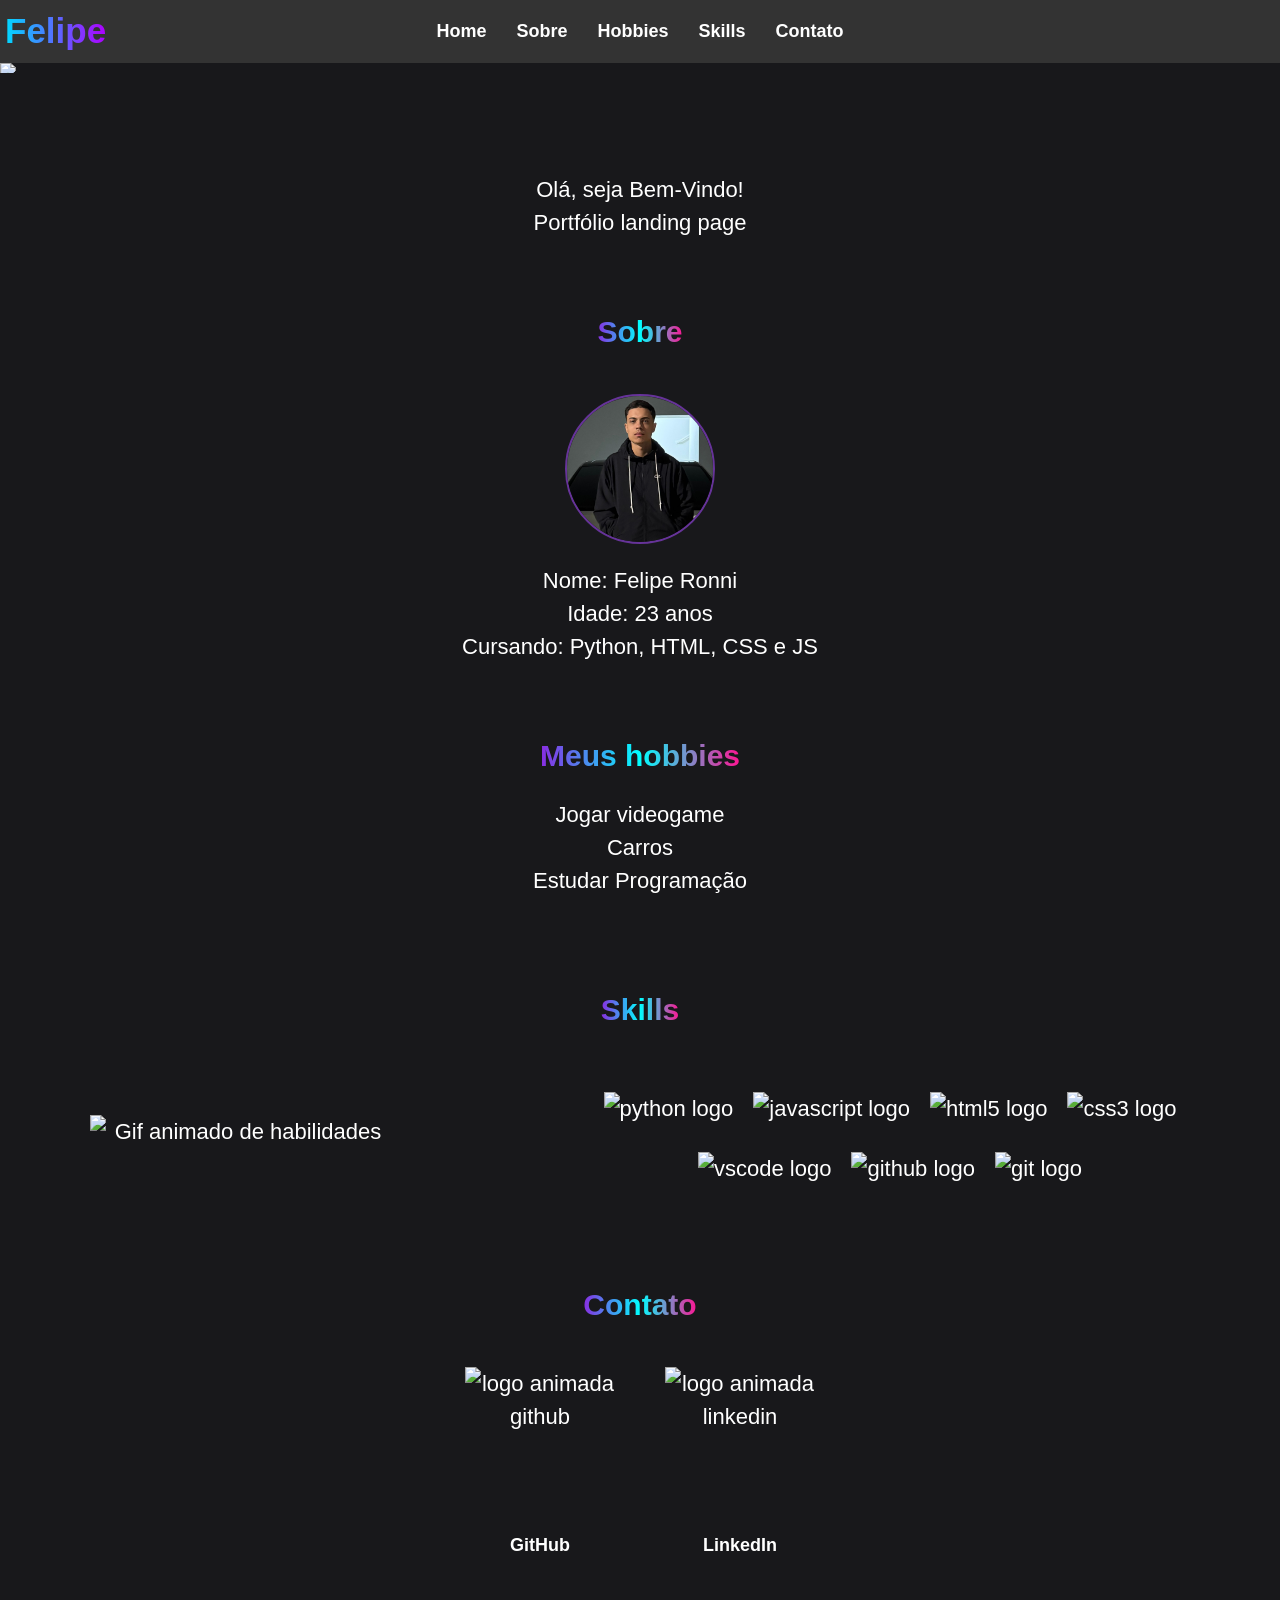
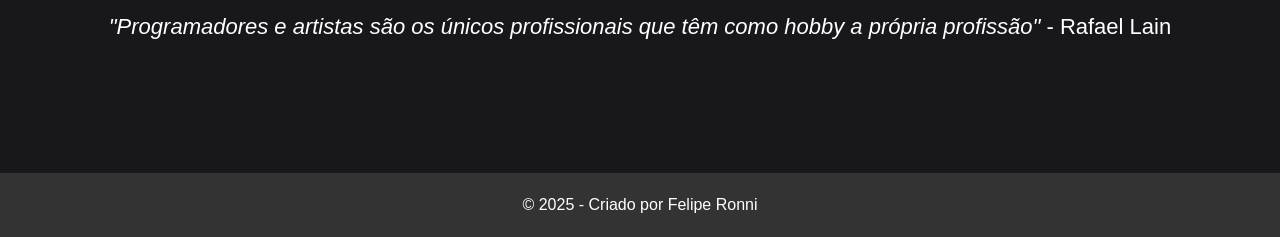
==== index.html @ d6e2b84f "Atualiza README e insere CSS ao site" ====
<!DOCTYPE html>
<html lang="pt-BR">

<head>
  <meta charset="UTF-8">
  <meta name="viewport" content="width=device-width, initial-scale=1.0">
  <title>Portfólio Felipe - Landing Page</title>
  <link rel="stylesheet" href="./assets/css/style.css">
</head>

<body>
  <header>
    <h1>Felipe</h1>
    <nav>
      <a href="#home">Home</a>
      <a href="#sobre">Sobre</a>
      <a href="#hobbies">Hobbies</a>
      <a href="#skills">Skills</a>
      <a href="#contato">Contato</a>
    </nav>  
  </header>

  <div class="listra">
    <img src="https://user-images.githubusercontent.com/74038190/212284115-f47cd8ff-2ffb-4b04-b5bf-4d1c14c0247f.gif"
         class="listra gradient">
  </div>

  <main id="home">
    <div id="saudacao">
      <p>Olá, seja Bem-Vindo!</p>
      <p>Portfólio landing page</p>
    <div>

    <section id="sobre">
      <h2>Sobre</h2>
        <img src="img/minhafoto.png" alt="Foto de Felipe Ronni" id="foto">
        <p>Nome: Felipe Ronni</p>
        <p>Idade: 23 anos</p>
        <p>Cursando: Python, HTML, CSS e JS</p>
    </section>

    <section id="hobbies">
      <h2>Meus hobbies</h2>
        <p>Jogar videogame</p>
        <p>Carros</p>
        <p>Estudar Programação</p>
    </section>

    <section id="skills">
      <div class="titulo-skills">
        <h2>Skills</h2>
      </div>

      <div id="gif">
        <div class="gif-image">
          <img src="https://user-images.githubusercontent.com/74038190/229223263-cf2e4b07-2615-4f87-9c38-e37600f8381a.gif" 
               alt="Gif animado de habilidades" 
               class="gif-image">
        </div>

        <div id="logos">
          <img src="https://cdn.jsdelivr.net/gh/devicons/devicon/icons/python/python-original.svg" height="40" alt="python logo" />
          <img src="https://cdn.jsdelivr.net/gh/devicons/devicon/icons/javascript/javascript-original.svg" height="40" alt="javascript logo" />
          <img src="https://cdn.jsdelivr.net/gh/devicons/devicon/icons/html5/html5-original.svg" height="40" alt="html5 logo" />
          <img src="https://cdn.jsdelivr.net/gh/devicons/devicon/icons/css3/css3-original.svg" height="40" alt="css3 logo" />
          <img src="https://cdn.jsdelivr.net/gh/devicons/devicon/icons/vscode/vscode-original.svg" height="40" alt="vscode logo" />
          <img src="https://skillicons.dev/icons?i=github" height="40" alt="github logo" />
          <img src="https://cdn.jsdelivr.net/gh/devicons/devicon/icons/git/git-original.svg" height="40" alt="git logo" />
        </div>
      </div>
    </section>

    <section id="contato">
      <h2>Contato</h2>

      <div id="logos-contato">
        <div class="logo-link">
          <div class="logo-animada-github">
            <img src="https://user-images.githubusercontent.com/74038190/212257468-1e9a91f1-b626-4baa-b15d-5c385dfa7ed2.gif" 
                 alt="logo animada github">
          </div>
          <div id="linkgithub">
            <a href="https://github.com/feliperonni" target="_blank">GitHub</a>
          </div>
        </div>

        <div class="logo-link">
          <div class="logo-animada-linkedin">
            <img src="https://user-images.githubusercontent.com/74038190/235294012-0a55e343-37ad-4b0f-924f-c8431d9d2483.gif" 
                 alt="logo animada linkedin">
          </div>
          <div id="linklinkedin">
            <a href="https://www.linkedin.com/in/felipe-ronni-3a7015381/" target="_blank">LinkedIn</a>
          </div>
        </div>
      </div>
    </section>

    <blockquote>
      <i>"Programadores e artistas são os únicos profissionais que têm como hobby a própria profissão"</i> - Rafael Lain
    </blockquote>
  </main>

  <footer>
    <p>&copy; 2025 - Criado por Felipe Ronni</p>
  </footer>
</body>

</html>
---- assets/css/style.css ----
* {
    margin: 0;
    padding: 0;
    box-sizing: border-box;
}

body {
    background-color: rgb(24, 24, 27);
    font-family: 'Poppins', sans-serif;
    color: white;
    line-height: 1.5;
}

header {
    display: flex;
    justify-content: flex-start;
    align-items: center;
    padding: 5px;
    background-color: #333;
    position: sticky;
    top: 0;
    width: 100%;
    z-index: 1000;
    gap: 50px;
}

header h1 {
    background: linear-gradient(90deg, rgb(0, 217, 255), rgb(174, 0, 255));
    -webkit-background-clip: text;
    -webkit-text-fill-color: transparent;
    background-clip: text;
    color: transparent;
    font-size: 35px;
    flex-shrink: 0;
}

header nav {
    position: absolute;
    left: 50%;
    transform: translateX(-50%);
    display: flex;
    gap: 30px;
}

header nav a {
    color: white;
    text-decoration: none;
    font-weight: 600;
    font-size: 18px;
}

.listra {
    position: fixed;
    width: 100%;
    z-index: 999;
}

.listra img {
  width: 100%;
  max-height: 10px;
  object-fit: cover;
}

main {
    padding: 100px 20px 120px 20px;
    text-align: center;
}

h2 {
    font-size: 30px;
    text-align: center;
    margin: 20px auto;
    background: linear-gradient(90deg, blueviolet 0%, cyan 50%, deeppink 100%);
    -webkit-background-clip: text;
    -webkit-text-fill-color: transparent;
    background-clip: text;
    color: transparent;
    display: inline-block;
}

#foto {
    width: 150px;
    height: 150px;
    object-fit: cover;
    border-radius: 50%;
    border: 2px solid rebeccapurple;
    display: block;
    margin: 20px auto;
}

#skills {
    padding: 20px;
    text-align: center;
}

#gif {
    justify-content: center;
    align-items: center;
    margin-top: 20px;
    display: inline-flex;
    gap: 200px;
}

.gif-image {
  flex: 1;
  display: flex;
  justify-content: center;
  width: 300px;
}

#logos {
    display: flex;
    justify-content: center;
    flex-wrap: wrap;
    gap: 20px;
    margin-top: 20px;
}

#saudacao {
    margin: 10px 0;
    font-size: 22px;
}

#skills, #sobre, #hobbies, #contato {
    margin: 50px;
}

.logo-animada-github,
.logo-animada-linkedin {
  display: flex;
  justify-content: center;
  align-items: center;
  margin: 0;
}

.logo-animada-github img,
.logo-animada-linkedin img {
  width: 150px;        /* largura igual */
  height: 150px;       /* altura igual */
  object-fit: contain; /* mantém proporção dentro do espaço */
  display: block;
}



#linkgithub a,
#linklinkedin a {
    color: white;
    text-decoration: none;
    font-weight: 600;
    font-size: 18px;
    font-family: 'Poppins', sans-serif;
    text-align: center;
}

#logos-contato {
    display: flex;
    justify-content: center;
    gap: 50px;
    margin-top: 20px;
    flex-wrap: wrap;
}

.logo-link {
    display: flex;
    flex-direction: column;
    align-items: center;
    gap: 10px;
}

footer {
    background-color: #333;
    color: white;
    display: flex;
    justify-content: center;
    align-items: center;
    padding: 20px;
    width: 100%;
    font-weight: 500;
}
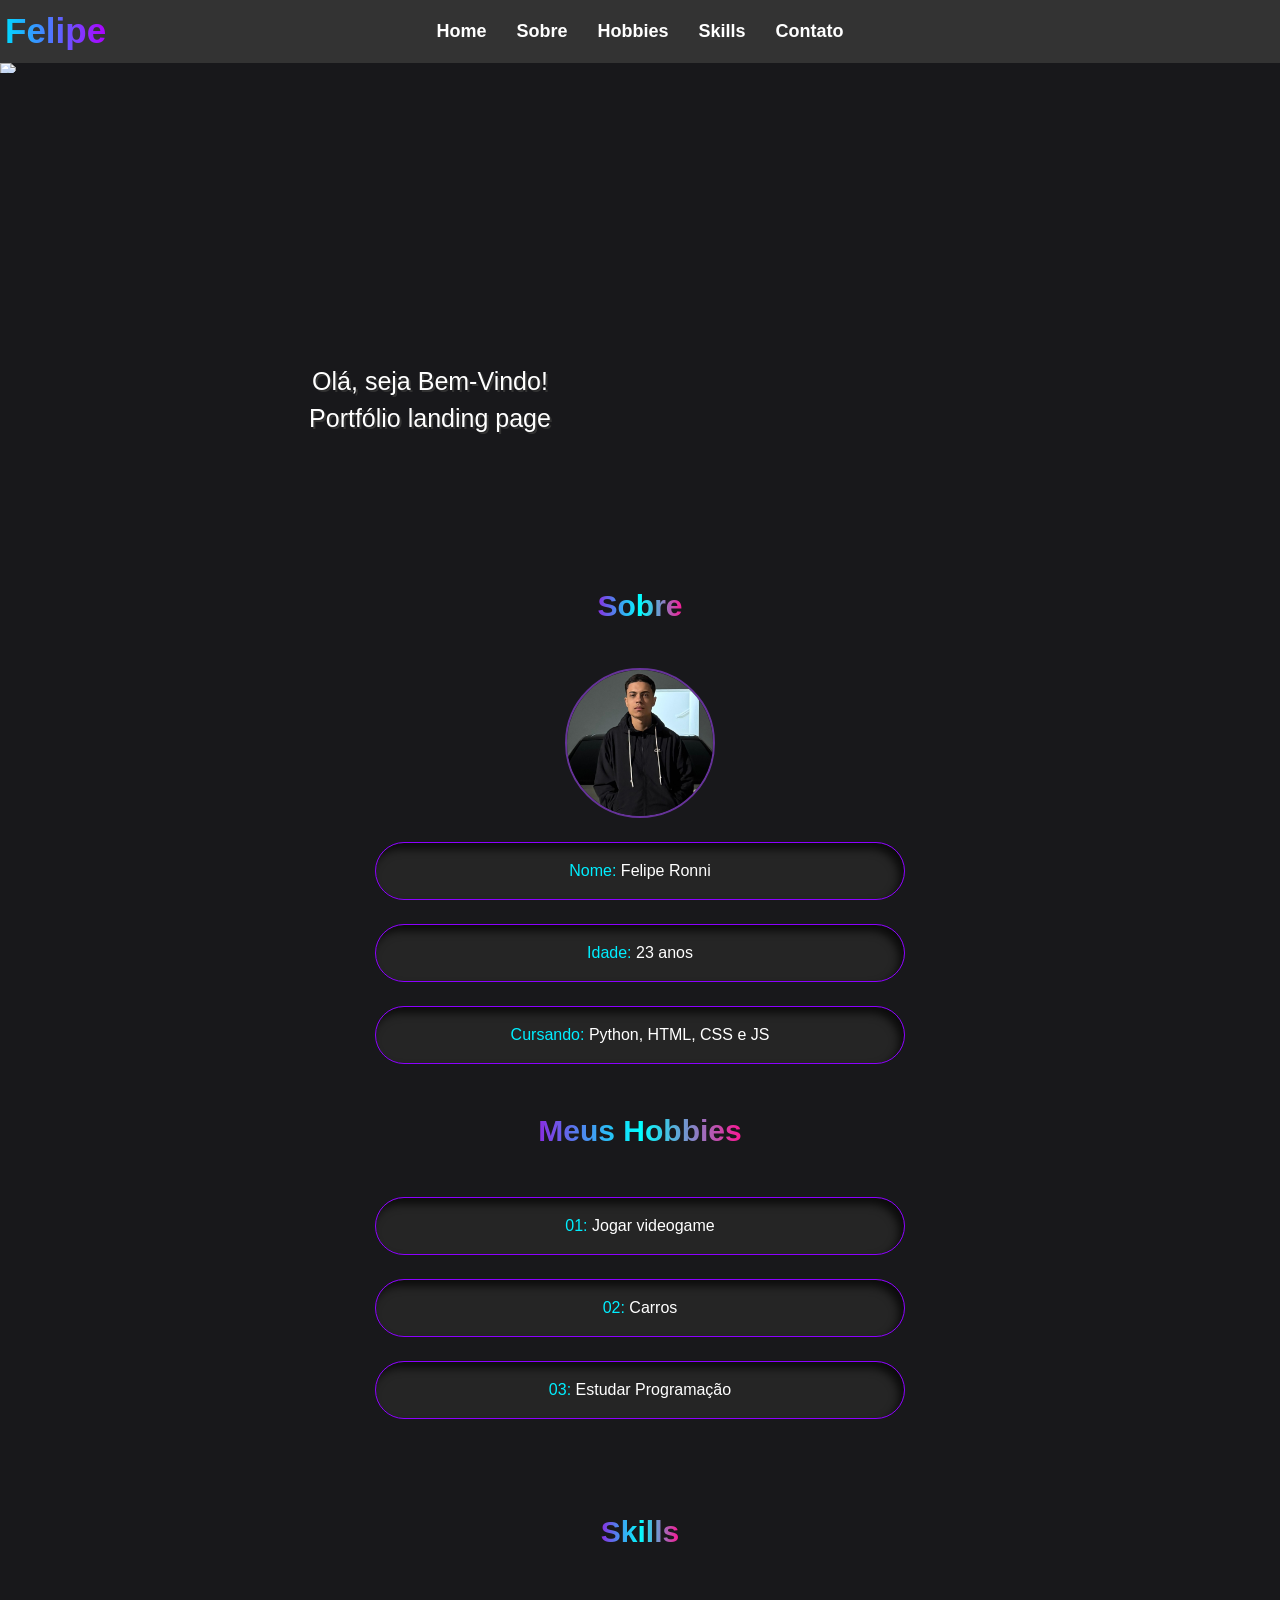
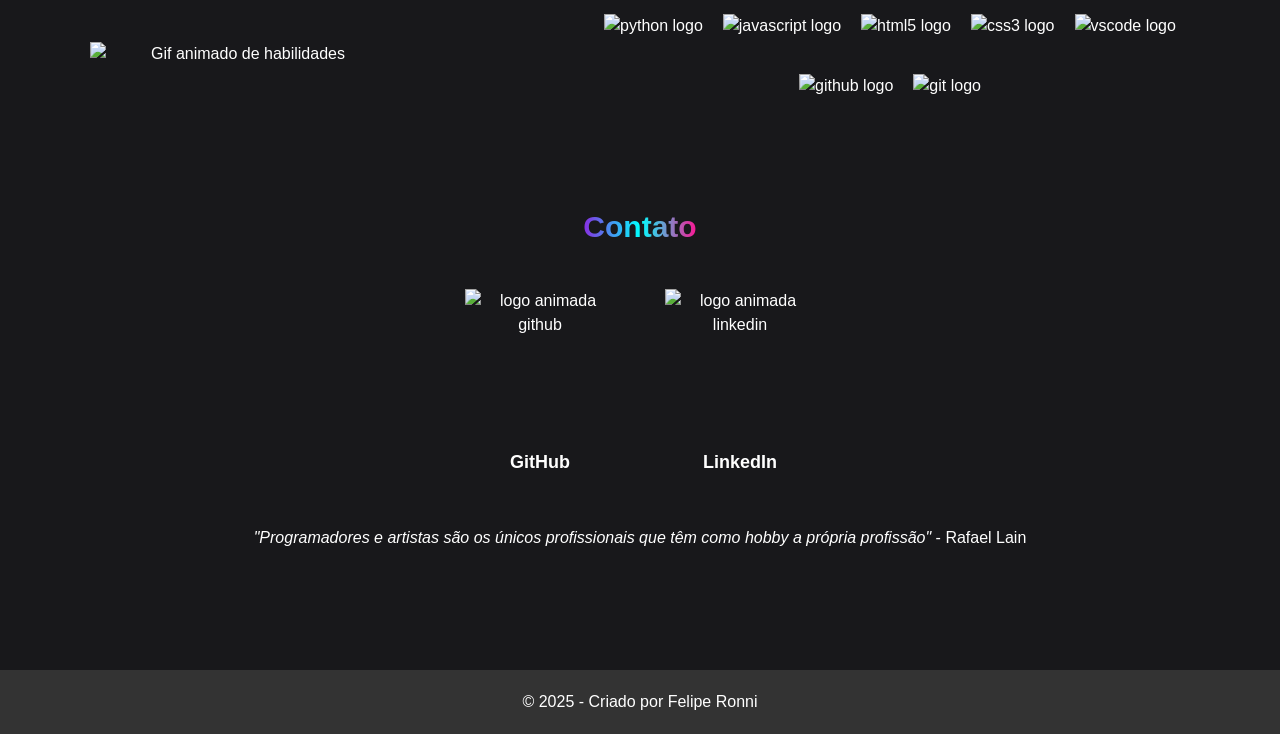
==== commit ca6439fd: "Alteracoes da layout" ====
--- a/index.html
+++ b/index.html
@@ -13,8 +13,8 @@
     <h1>Felipe</h1>
     <nav>
       <a href="#home">Home</a>
-      <a href="#sobre">Sobre</a>
-      <a href="#hobbies">Hobbies</a>
+      <a href="#sobre-mim">Sobre</a>
+      <a href="#meus-hobbies">Hobbies</a>
       <a href="#skills">Skills</a>
       <a href="#contato">Contato</a>
     </nav>  
@@ -26,24 +26,44 @@
   </div>
 
   <main id="home">
-    <div id="saudacao">
+
+    <div id="fundo">
+    <div>
+
+    <section id="saudacao">
       <p>Olá, seja Bem-Vindo!</p>
       <p>Portfólio landing page</p>
-    <div>
+    </section>
 
-    <section id="sobre">
+    <section id="sobre-mim">
       <h2>Sobre</h2>
         <img src="img/minhafoto.png" alt="Foto de Felipe Ronni" id="foto">
-        <p>Nome: Felipe Ronni</p>
-        <p>Idade: 23 anos</p>
-        <p>Cursando: Python, HTML, CSS e JS</p>
+      <div class="sobres">
+        <div class="sobre">
+          <span>Nome:</span> Felipe Ronni
+        </div>
+        <div class="sobre">
+          <span>Idade:</span> 23 anos
+        </div>
+        <div class="sobre">
+          <span>Cursando:</span> Python, HTML, CSS e JS
+        </div>
+      </div>
     </section>
 
-    <section id="hobbies">
-      <h2>Meus hobbies</h2>
-        <p>Jogar videogame</p>
-        <p>Carros</p>
-        <p>Estudar Programação</p>
+    <section id="meus-hobbies">
+      <h2>Meus Hobbies</h2>
+      <div class="hobbies">
+        <div class="hobbie">
+          <span>01:</span> Jogar videogame
+        </div>
+        <div class="hobbie">
+          <span>02:</span> Carros
+        </div>
+        <div class="hobbie">
+          <span>03:</span> Estudar Programação
+        </div>
+      </div>
     </section>
 
     <section id="skills">
--- a/assets/css/style.css
+++ b/assets/css/style.css
@@ -88,6 +88,33 @@
     margin: 20px auto;
 }
 
+
+#sobre-mim {
+    width: 800px;
+    text-align: center;
+    margin: 0 auto;
+}
+
+
+#sobre-mim .sobres {
+  margin: 24px 0;
+}
+
+#sobre-mim .sobres .sobre {
+  color: white;
+  width: 530px;
+  margin: 0 auto 24px;
+  border: 1px solid #8c00ff;
+  background-color: #252525;
+  padding: 16px;
+  border-radius: 100px;
+  box-shadow: inset -5px 6px 8px rgba(0, 0, 0, .7);
+}
+
+#sobre-mim .sobres .sobre span {
+  color: #00eeff;
+}
+
 #skills {
     padding: 20px;
     text-align: center;
@@ -117,12 +144,50 @@
 }
 
 #saudacao {
-    margin: 10px 0;
-    font-size: 22px;
+    height: 300px;
+    background-size: contain;
+    background-image: url("https://private-user-images.githubusercontent.com/74038190/241765440-80728820-e06b-4f96-9c9e-9df46f0cc0a5.gif?jwt=eyJ0eXAiOiJKV1QiLCJhbGciOiJIUzI1NiJ9.[base64].FKCUIvsJzAfahD4Jz8-l4HCX9P82nRXnrYXu5lSLn4E");
+    background-attachment: fixed;
+    padding: 200px;
+    align-items: center;
+}
+
+#saudacao > p {
+    color: white;
+    text-shadow: 2px 2px #333;
+    font-weight: 400;
+    font-size: 25px;
+    max-width: 50%;
 }
 
 #skills, #sobre, #hobbies, #contato {
     margin: 50px;
+}
+
+#meus-hobbies {
+    width: 800px;
+    text-align: center;
+    margin: 0 auto;
+}
+
+
+#meus-hobbies .hobbies {
+  margin: 24px 0;
+}
+
+#meus-hobbies .hobbies .hobbie {
+  color: white;
+  width: 530px;
+  margin: 0 auto 24px;
+  border: 1px solid #8c00ff;
+  background-color: #252525;
+  padding: 16px;
+  border-radius: 100px;
+  box-shadow: inset -5px 6px 8px rgba(0, 0, 0, .7);
+}
+
+#meus-hobbies .hobbies .hobbie span {
+  color: #00eeff;
 }
 
 .logo-animada-github,
@@ -135,9 +200,9 @@
 
 .logo-animada-github img,
 .logo-animada-linkedin img {
-  width: 150px;        /* largura igual */
-  height: 150px;       /* altura igual */
-  object-fit: contain; /* mantém proporção dentro do espaço */
+  width: 150px;
+  height: 150px;
+  object-fit: contain;
   display: block;
 }
 
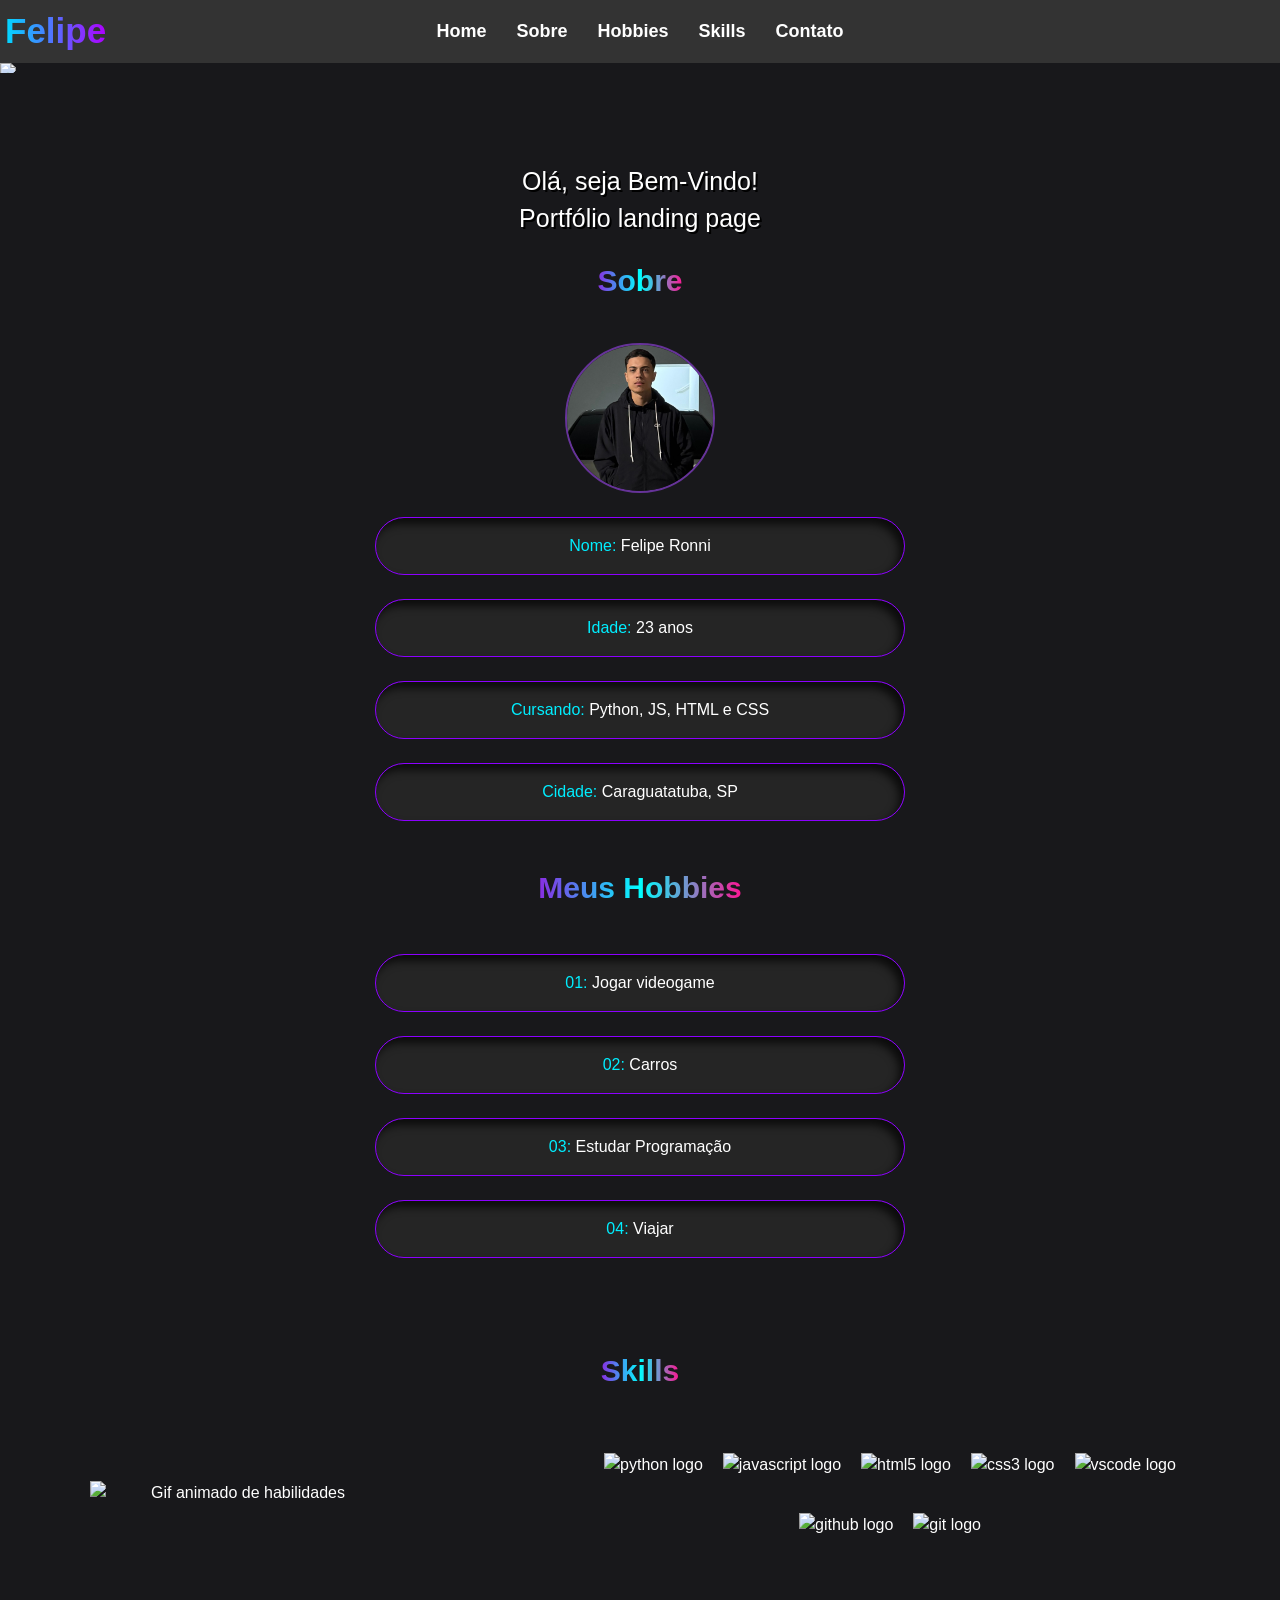
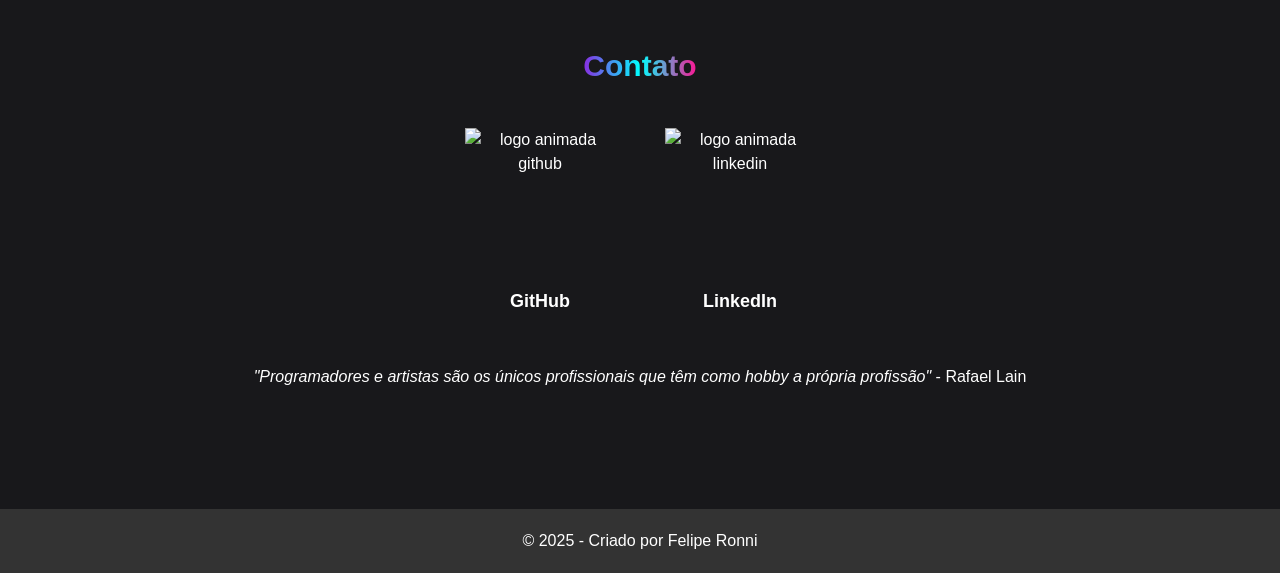
==== commit 742409b7: "pequenas atualizacoes" ====
--- a/index.html
+++ b/index.html
@@ -5,6 +5,7 @@
   <meta charset="UTF-8">
   <meta name="viewport" content="width=device-width, initial-scale=1.0">
   <title>Portfólio Felipe - Landing Page</title>
+  <link rel="stylesheet" href="./assets/css/reset.css">
   <link rel="stylesheet" href="./assets/css/style.css">
 </head>
 
@@ -46,7 +47,10 @@
           <span>Idade:</span> 23 anos
         </div>
         <div class="sobre">
-          <span>Cursando:</span> Python, HTML, CSS e JS
+          <span>Cursando:</span> Python, JS, HTML e CSS
+        </div>
+        <div class="sobre">
+          <span>Cidade:</span> Caraguatatuba, SP
         </div>
       </div>
     </section>
@@ -62,6 +66,9 @@
         </div>
         <div class="hobbie">
           <span>03:</span> Estudar Programação
+        </div>
+        <div class="hobbie">
+          <span>04:</span> Viajar
         </div>
       </div>
     </section>
--- a/assets/css/style.css
+++ b/assets/css/style.css
@@ -6,7 +6,6 @@
 
 body {
     background-color: rgb(24, 24, 27);
-    font-family: 'Poppins', sans-serif;
     color: white;
     line-height: 1.5;
 }
@@ -59,6 +58,14 @@
   width: 100%;
   max-height: 10px;
   object-fit: cover;
+}
+
+#saudacao > p {
+    color: white;
+    text-shadow: 2px 2px black;
+    font-weight: 400;
+    font-size: 25px;
+    margin: auto;
 }
 
 main {
@@ -143,23 +150,6 @@
     margin-top: 20px;
 }
 
-#saudacao {
-    height: 300px;
-    background-size: contain;
-    background-image: url("https://private-user-images.githubusercontent.com/74038190/241765440-80728820-e06b-4f96-9c9e-9df46f0cc0a5.gif?jwt=eyJ0eXAiOiJKV1QiLCJhbGciOiJIUzI1NiJ9.[base64].FKCUIvsJzAfahD4Jz8-l4HCX9P82nRXnrYXu5lSLn4E");
-    background-attachment: fixed;
-    padding: 200px;
-    align-items: center;
-}
-
-#saudacao > p {
-    color: white;
-    text-shadow: 2px 2px #333;
-    font-weight: 400;
-    font-size: 25px;
-    max-width: 50%;
-}
-
 #skills, #sobre, #hobbies, #contato {
     margin: 50px;
 }
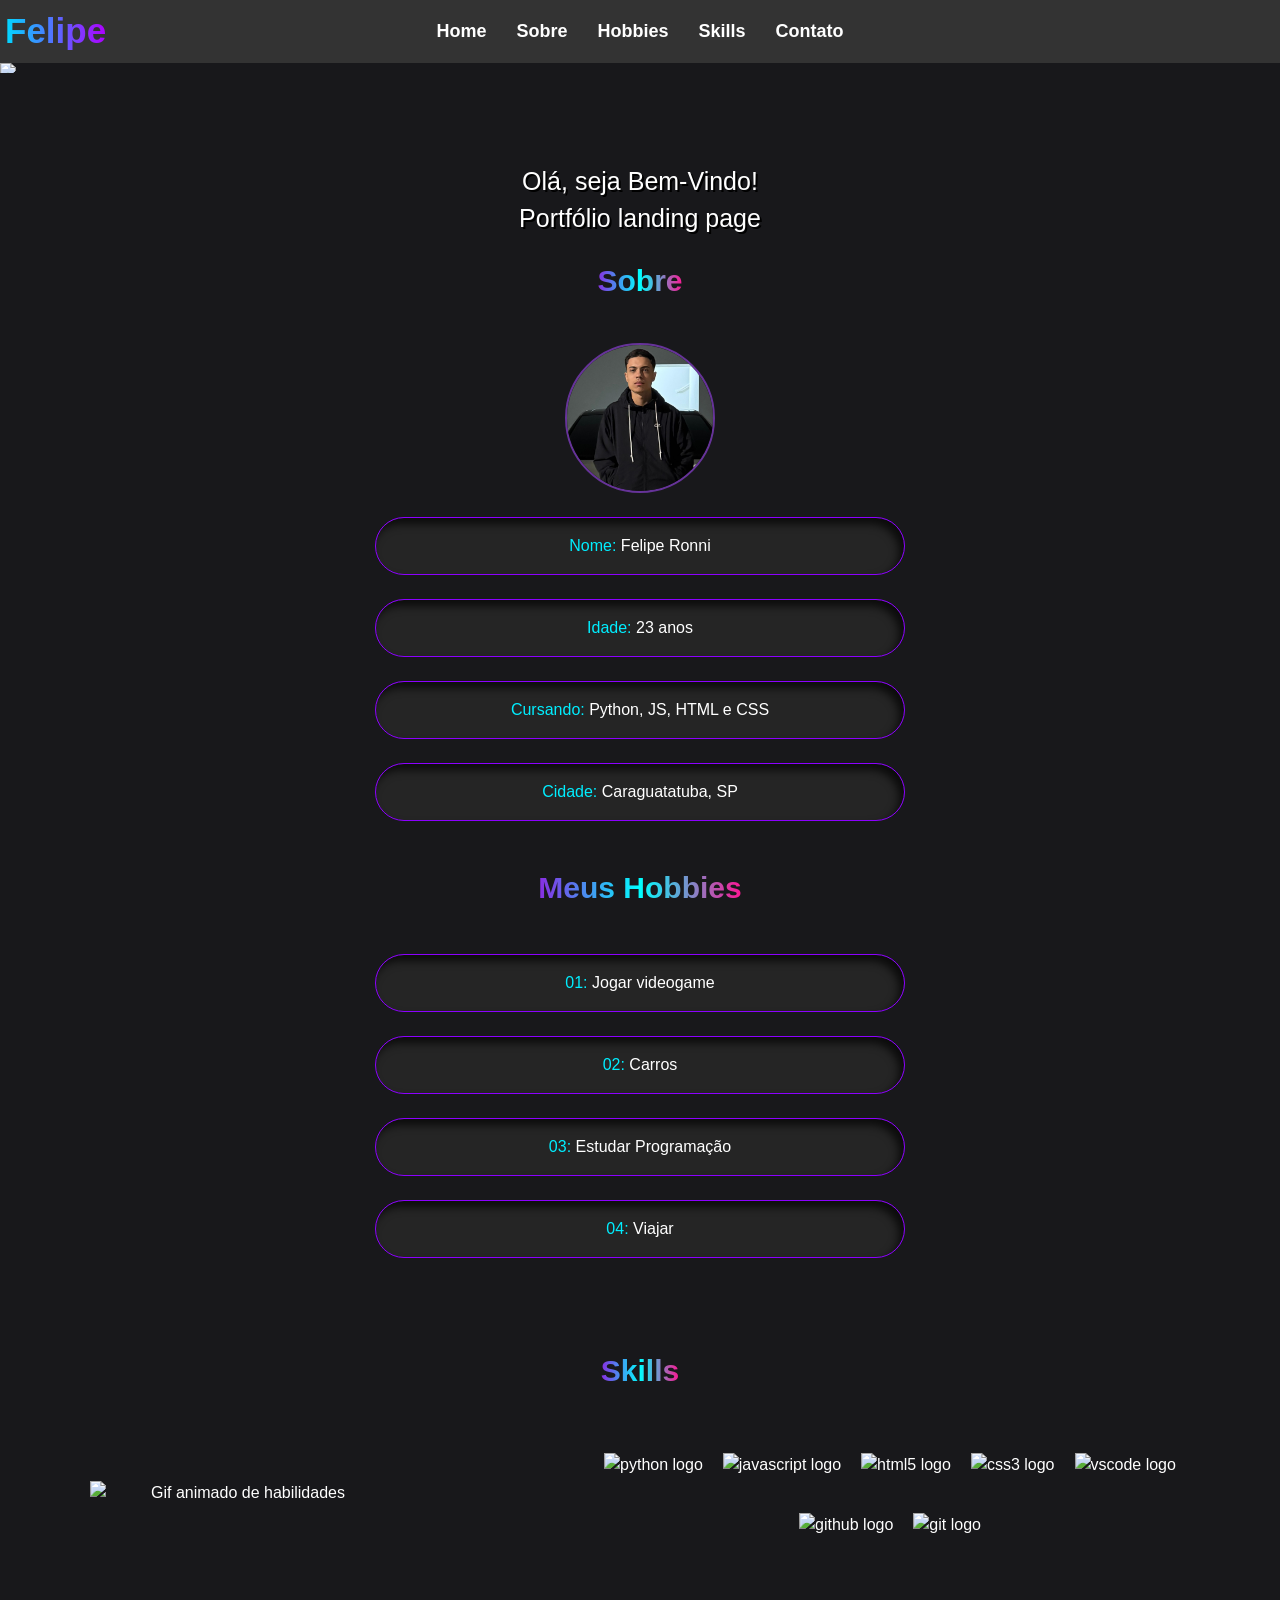
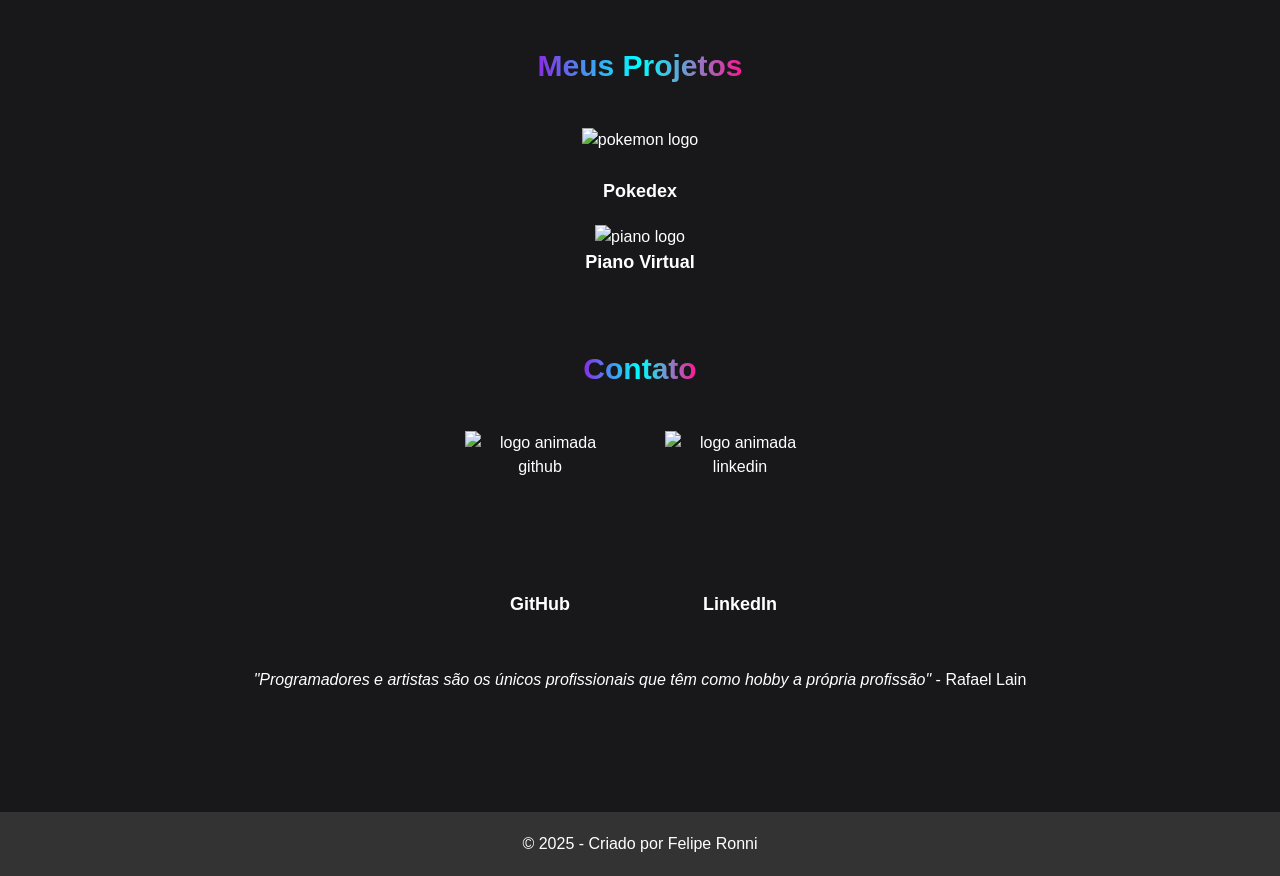
==== commit 1ffde3e9: "introducao de projetos" ====
--- a/index.html
+++ b/index.html
@@ -38,7 +38,7 @@
 
     <section id="sobre-mim">
       <h2>Sobre</h2>
-        <img src="img/minhafoto.png" alt="Foto de Felipe Ronni" id="foto">
+        <img src="./assets/img/minhafoto.png" alt="Foto de Felipe Ronni" id="foto">
       <div class="sobres">
         <div class="sobre">
           <span>Nome:</span> Felipe Ronni
@@ -79,8 +79,8 @@
       </div>
 
       <div id="gif">
-        <div class="gif-image">
-          <img src="https://user-images.githubusercontent.com/74038190/229223263-cf2e4b07-2615-4f87-9c38-e37600f8381a.gif" 
+        <div class="gif-image">           
+          <img src="https://user-images.githubusercontent.com/74038190/219923809-b86dc415-a0c2-4a38-bc88-ad6cf06395a8.gif" 
                alt="Gif animado de habilidades" 
                class="gif-image">
         </div>
@@ -95,6 +95,28 @@
           <img src="https://cdn.jsdelivr.net/gh/devicons/devicon/icons/git/git-original.svg" height="40" alt="git logo" />
         </div>
       </div>
+    </section>
+
+    <section id="projetos">
+
+        <div class="meus-projetos">
+            <h2>Meus Projetos</h2>
+        </div>
+
+        <div id="logos">
+            <img src="https://pokemonletsgo.pokemon.com/assets/img/common/char-pikachu.png" height="50" alt="pokemon logo" />
+        </div>
+        <div id="link-pokedex">
+            <a href="https://feliperonni.github.io/pokedex/" target="_blank">Pokedex</a>
+        </div>
+
+        <div id="logos"></div>
+            <img src="https://png.pngtree.com/png-vector/20250716/ourmid/pngtree-black-musical-keyboard-on-a-white-background-illustration-vector-png-image_7257539.png" height="50" alt="piano logo" />
+        </div>
+        <div id="link-piano">
+            <a href="https://feliperonni.github.io/simulador-de-piano/" target="_blank">Piano Virtual</a>
+        </div>
+
     </section>
 
     <section id="contato">
@@ -133,4 +155,4 @@
   </footer>
 </body>
 
-</html>
+</html>
--- a/assets/css/style.css
+++ b/assets/css/style.css
@@ -142,6 +142,13 @@
   width: 300px;
 }
 
+.gif-image2 {
+  flex: 1;
+  display: flex;
+  justify-content: center;
+  width: 80px;
+}
+
 #logos {
     display: flex;
     justify-content: center;
@@ -196,8 +203,6 @@
   display: block;
 }
 
-
-
 #linkgithub a,
 #linklinkedin a {
     color: white;
@@ -208,6 +213,16 @@
     text-align: center;
 }
 
+#link-pokedex a,
+#link-piano a {
+    color: white;
+    text-decoration: none;
+    font-weight: 600;
+    font-size: 18px;
+    font-family: 'Poppins', sans-serif;
+    text-align: center;
+}
+
 #logos-contato {
     display: flex;
     justify-content: center;
@@ -232,4 +247,4 @@
     padding: 20px;
     width: 100%;
     font-weight: 500;
-}
+}
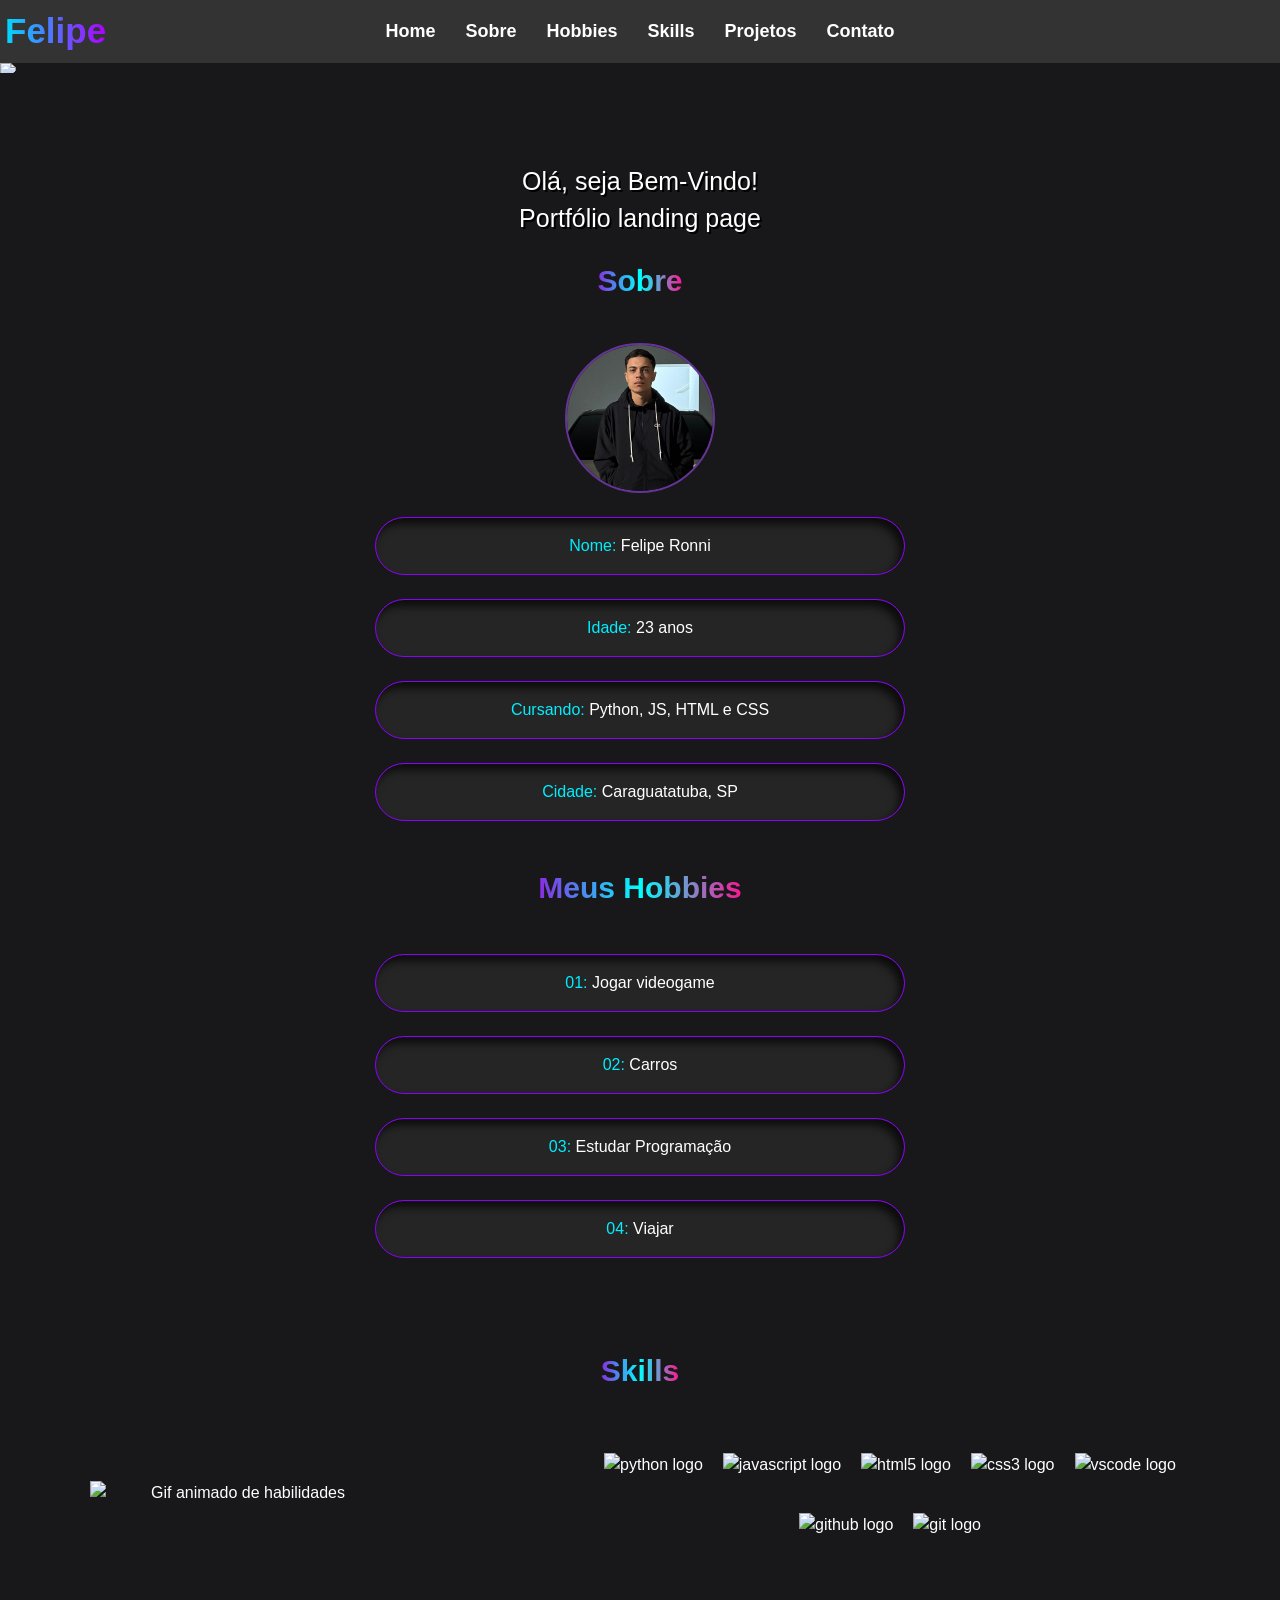
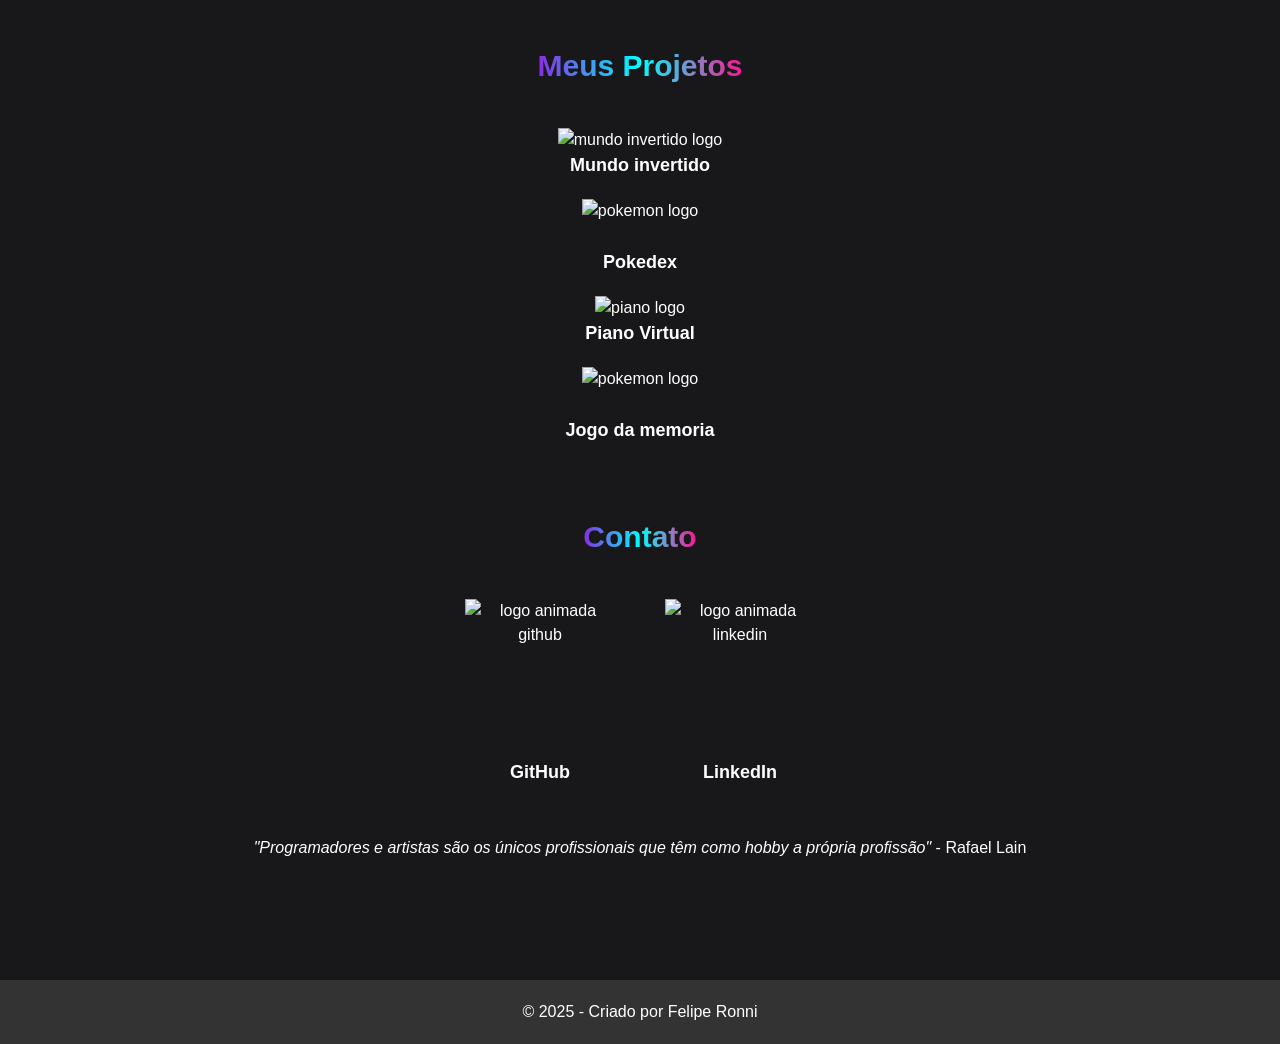
==== commit 95b16e56: "correção" ====
--- a/index.html
+++ b/index.html
@@ -11,12 +11,13 @@
 
 <body>
   <header>
-    <h1>Felipe</h1>
+    <h1 >Felipe</h1>
     <nav>
       <a href="#home">Home</a>
       <a href="#sobre-mim">Sobre</a>
       <a href="#meus-hobbies">Hobbies</a>
       <a href="#skills">Skills</a>
+      <a href="#projetos">Projetos</a>
       <a href="#contato">Contato</a>
     </nav>  
   </header>
@@ -98,25 +99,37 @@
     </section>
 
     <section id="projetos">
-
         <div class="meus-projetos">
             <h2>Meus Projetos</h2>
+        </div>
+
+        <div id="logos"></div>
+            <img src="https://1000logos.net/wp-content/uploads/2021/04/Stranger-Things-logo.png" height="50" alt="mundo invertido logo" />
+        </div>
+        <div id="links-projetos">
+            <a href="https://feliperonni.github.io/mundo-invertido/" target="_blank">Mundo invertido</a>
         </div>
 
         <div id="logos">
             <img src="https://pokemonletsgo.pokemon.com/assets/img/common/char-pikachu.png" height="50" alt="pokemon logo" />
         </div>
-        <div id="link-pokedex">
+        <div id="links-projetos">
             <a href="https://feliperonni.github.io/pokedex/" target="_blank">Pokedex</a>
         </div>
 
         <div id="logos"></div>
             <img src="https://png.pngtree.com/png-vector/20250716/ourmid/pngtree-black-musical-keyboard-on-a-white-background-illustration-vector-png-image_7257539.png" height="50" alt="piano logo" />
         </div>
-        <div id="link-piano">
+        <div id="links-projetos">
             <a href="https://feliperonni.github.io/simulador-de-piano/" target="_blank">Piano Virtual</a>
         </div>
 
+       <div id="logos">
+            <img src="https://www.imagenspng.com.br/wp-content/uploads/2022/11/emoji-png-0033.png" height="50" alt="pokemon logo" />
+        </div>
+        <div id="links-projetos">
+            <a href="https://feliperonni.github.io/jogo-da-memoria-js/" target="_blank">Jogo da memoria</a>
+        </div>
     </section>
 
     <section id="contato">
--- a/assets/css/style.css
+++ b/assets/css/style.css
@@ -213,8 +213,7 @@
     text-align: center;
 }
 
-#link-pokedex a,
-#link-piano a {
+#links-projetos a{
     color: white;
     text-decoration: none;
     font-weight: 600;
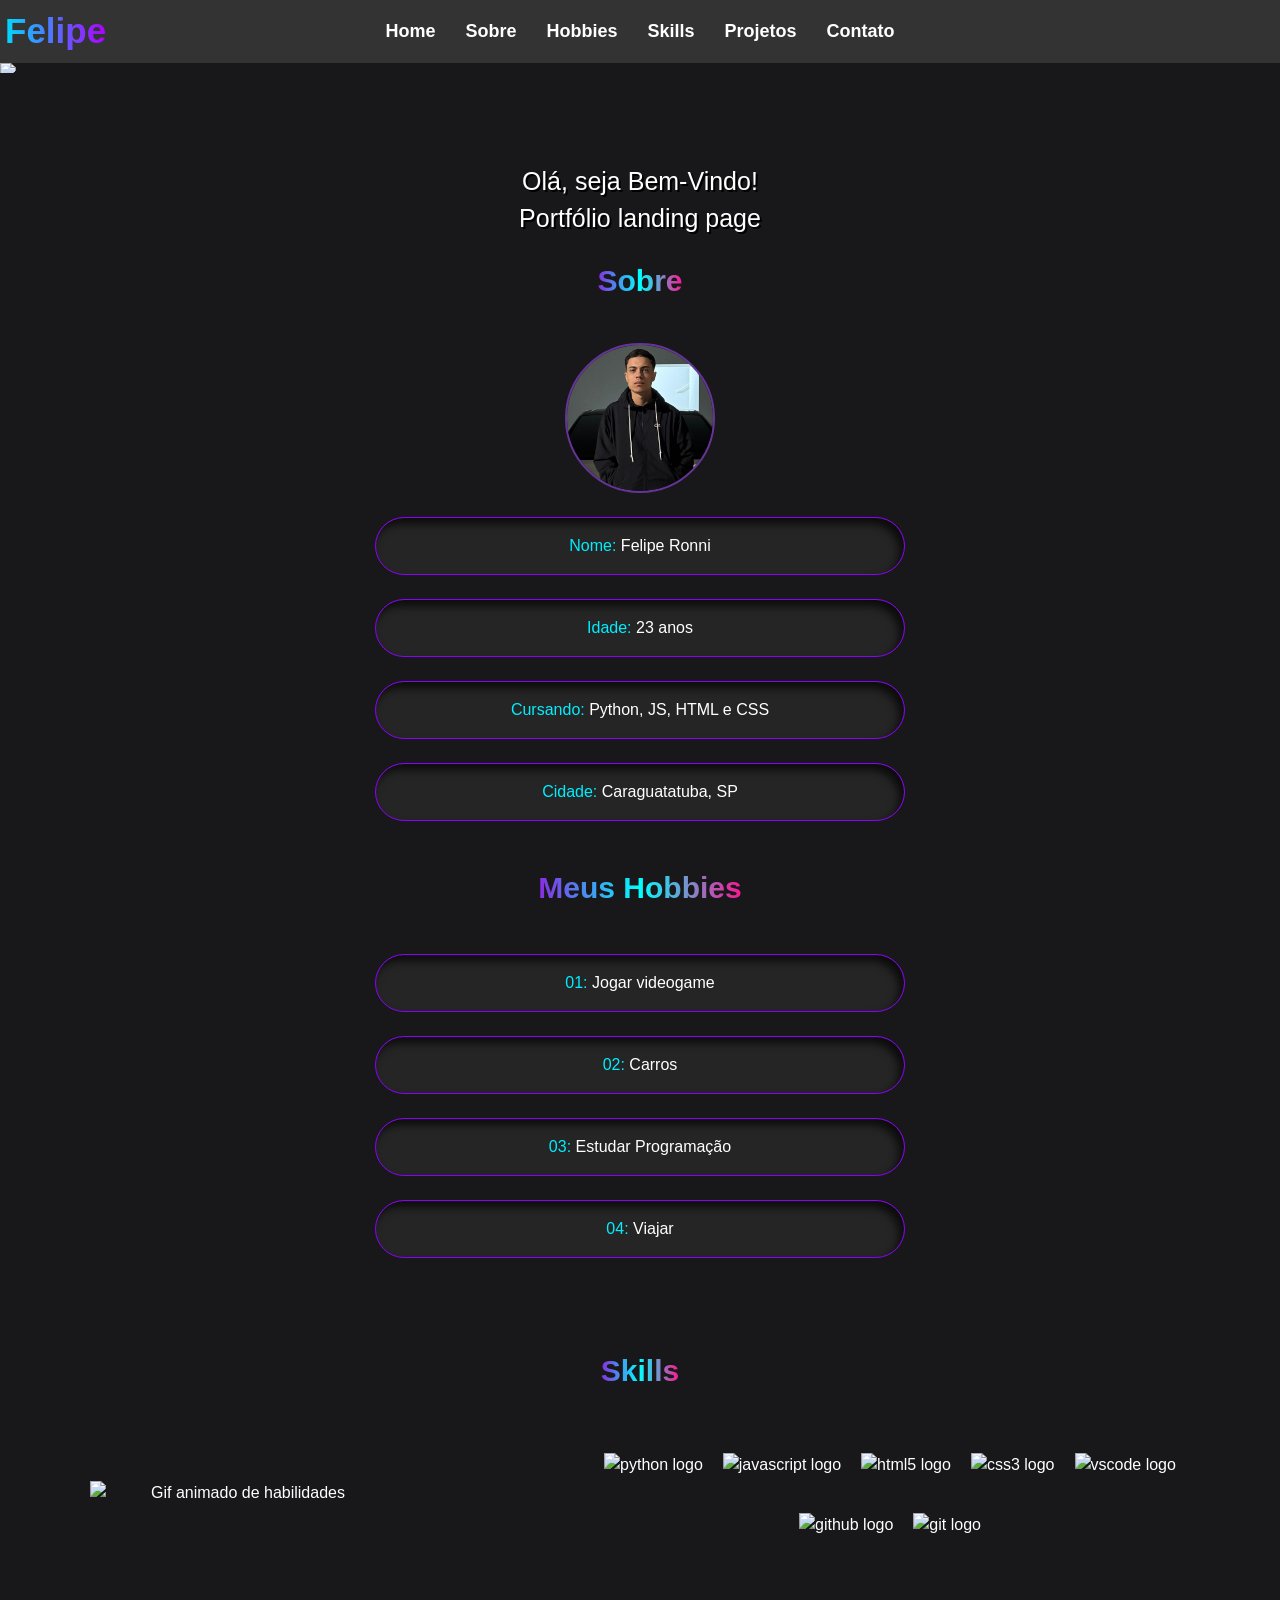
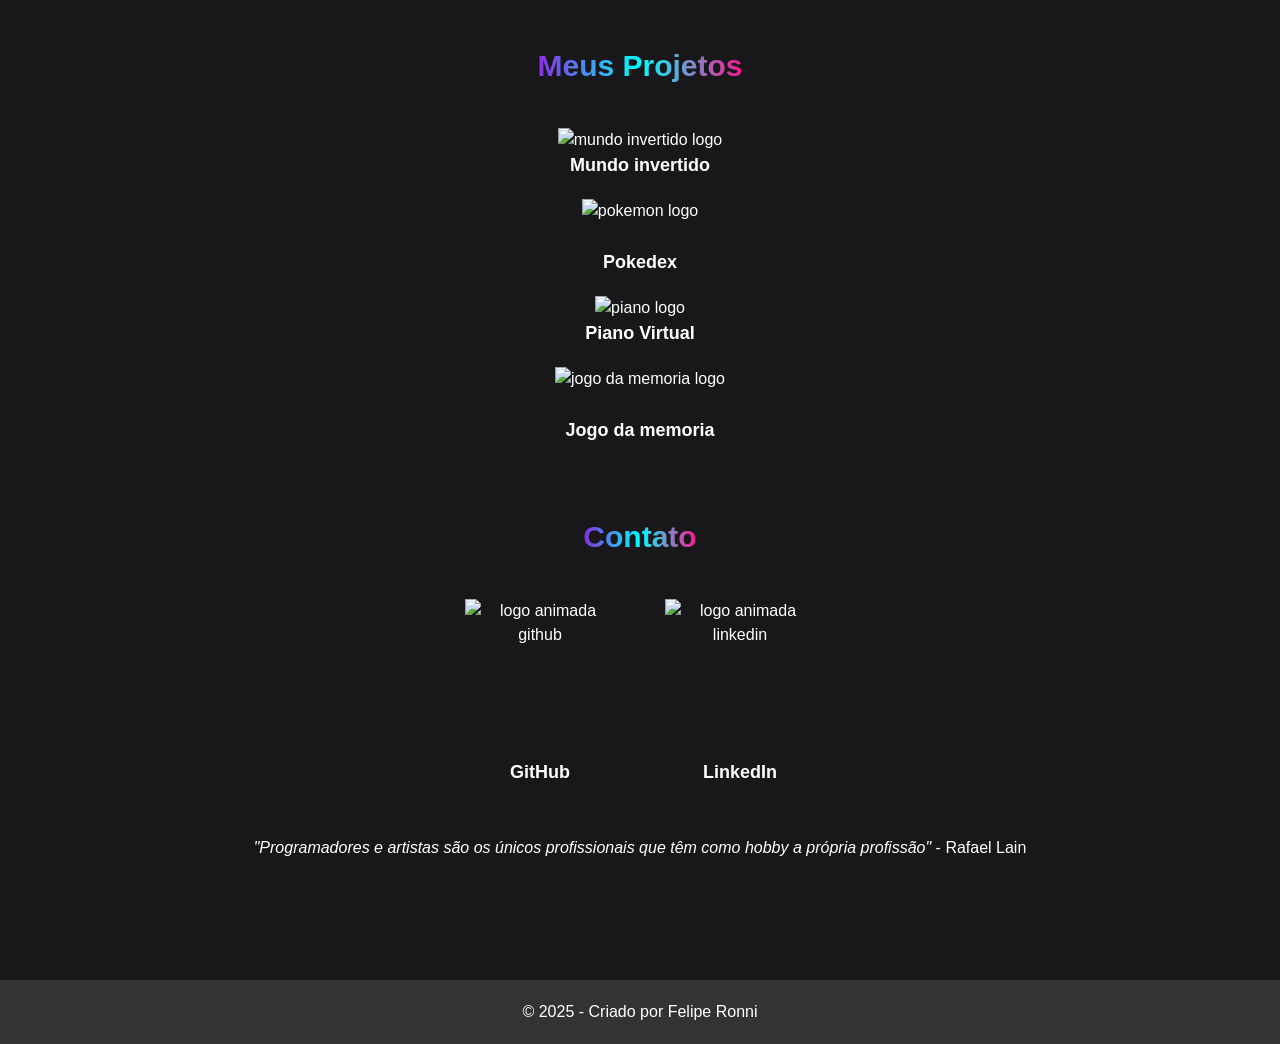
==== commit 629f2262: "Update index.html" ====
--- a/index.html
+++ b/index.html
@@ -125,7 +125,7 @@
         </div>
 
        <div id="logos">
-            <img src="https://www.imagenspng.com.br/wp-content/uploads/2022/11/emoji-png-0033.png" height="50" alt="pokemon logo" />
+            <img src="https://www.imagenspng.com.br/wp-content/uploads/2022/11/emoji-png-0033.png" height="50" alt="jogo da memoria logo" />
         </div>
         <div id="links-projetos">
             <a href="https://feliperonni.github.io/jogo-da-memoria-js/" target="_blank">Jogo da memoria</a>
@@ -168,4 +168,4 @@
   </footer>
 </body>
 
-</html>+</html>
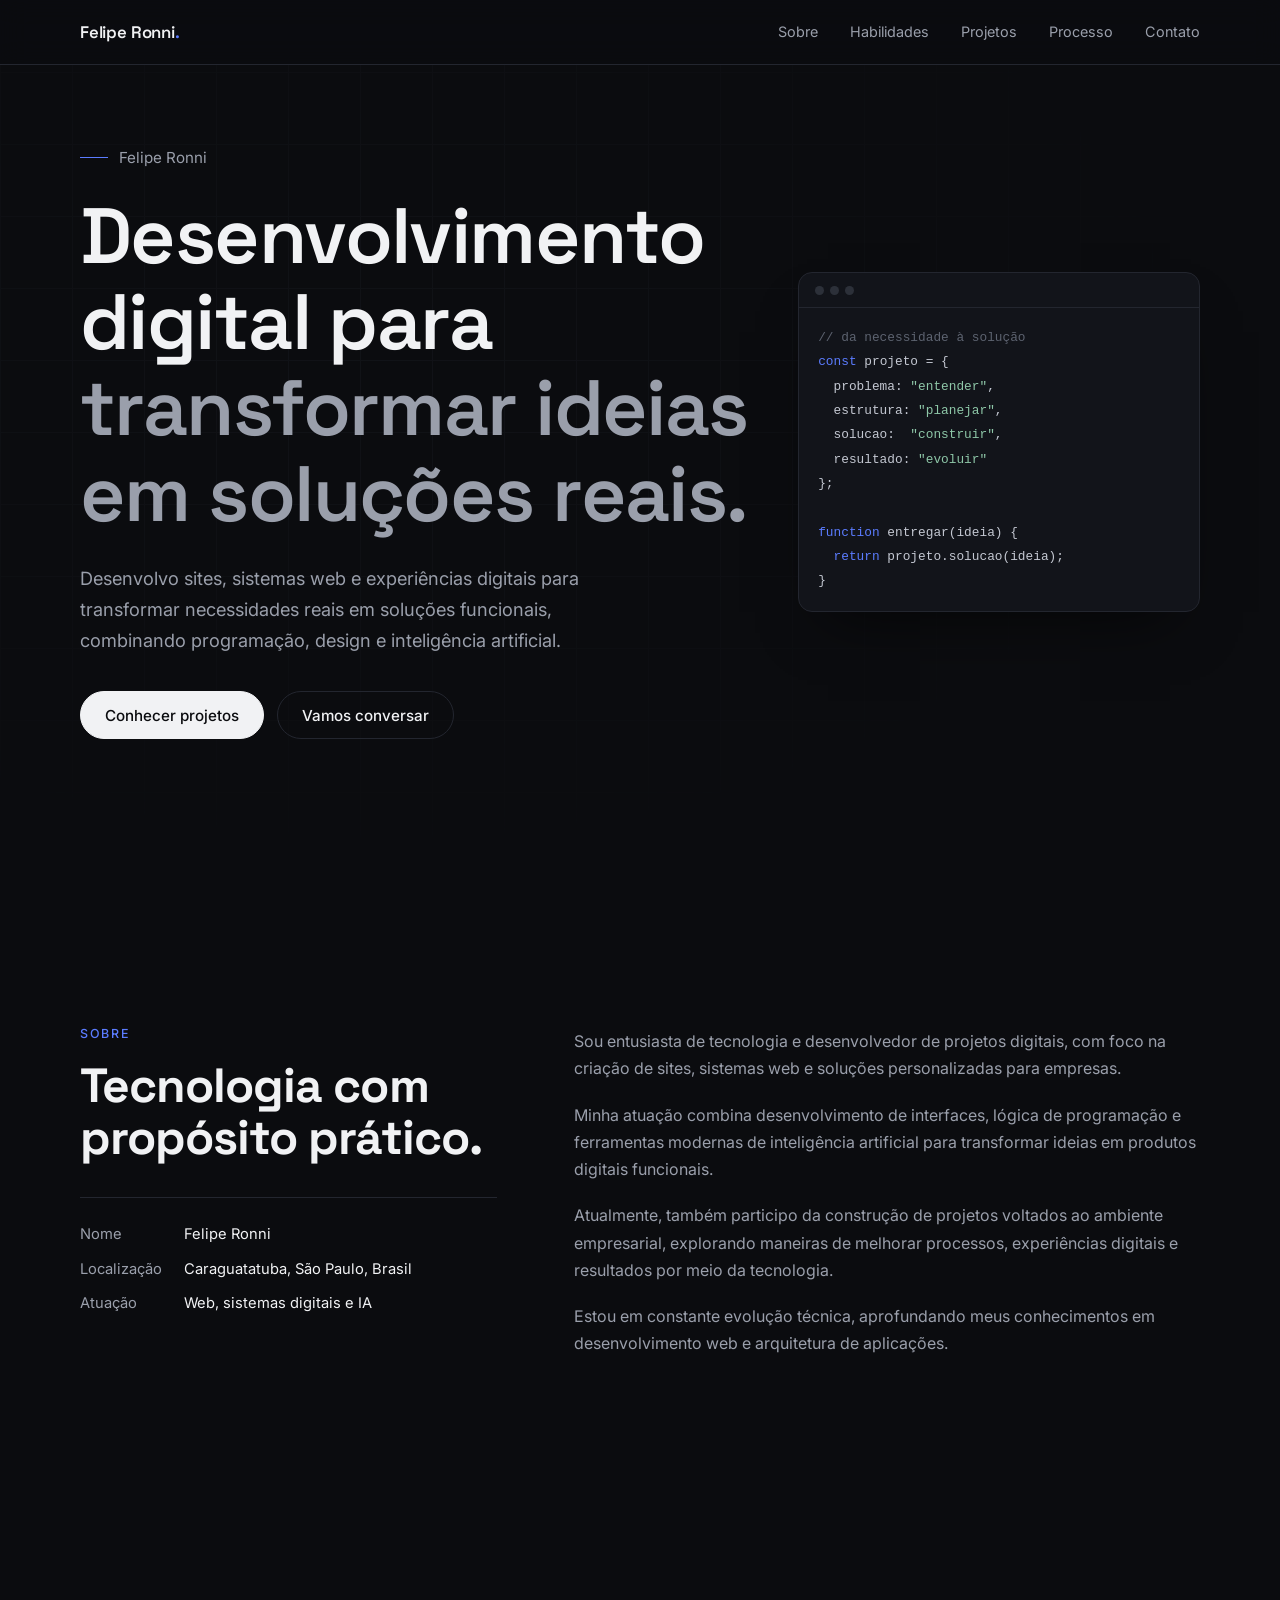
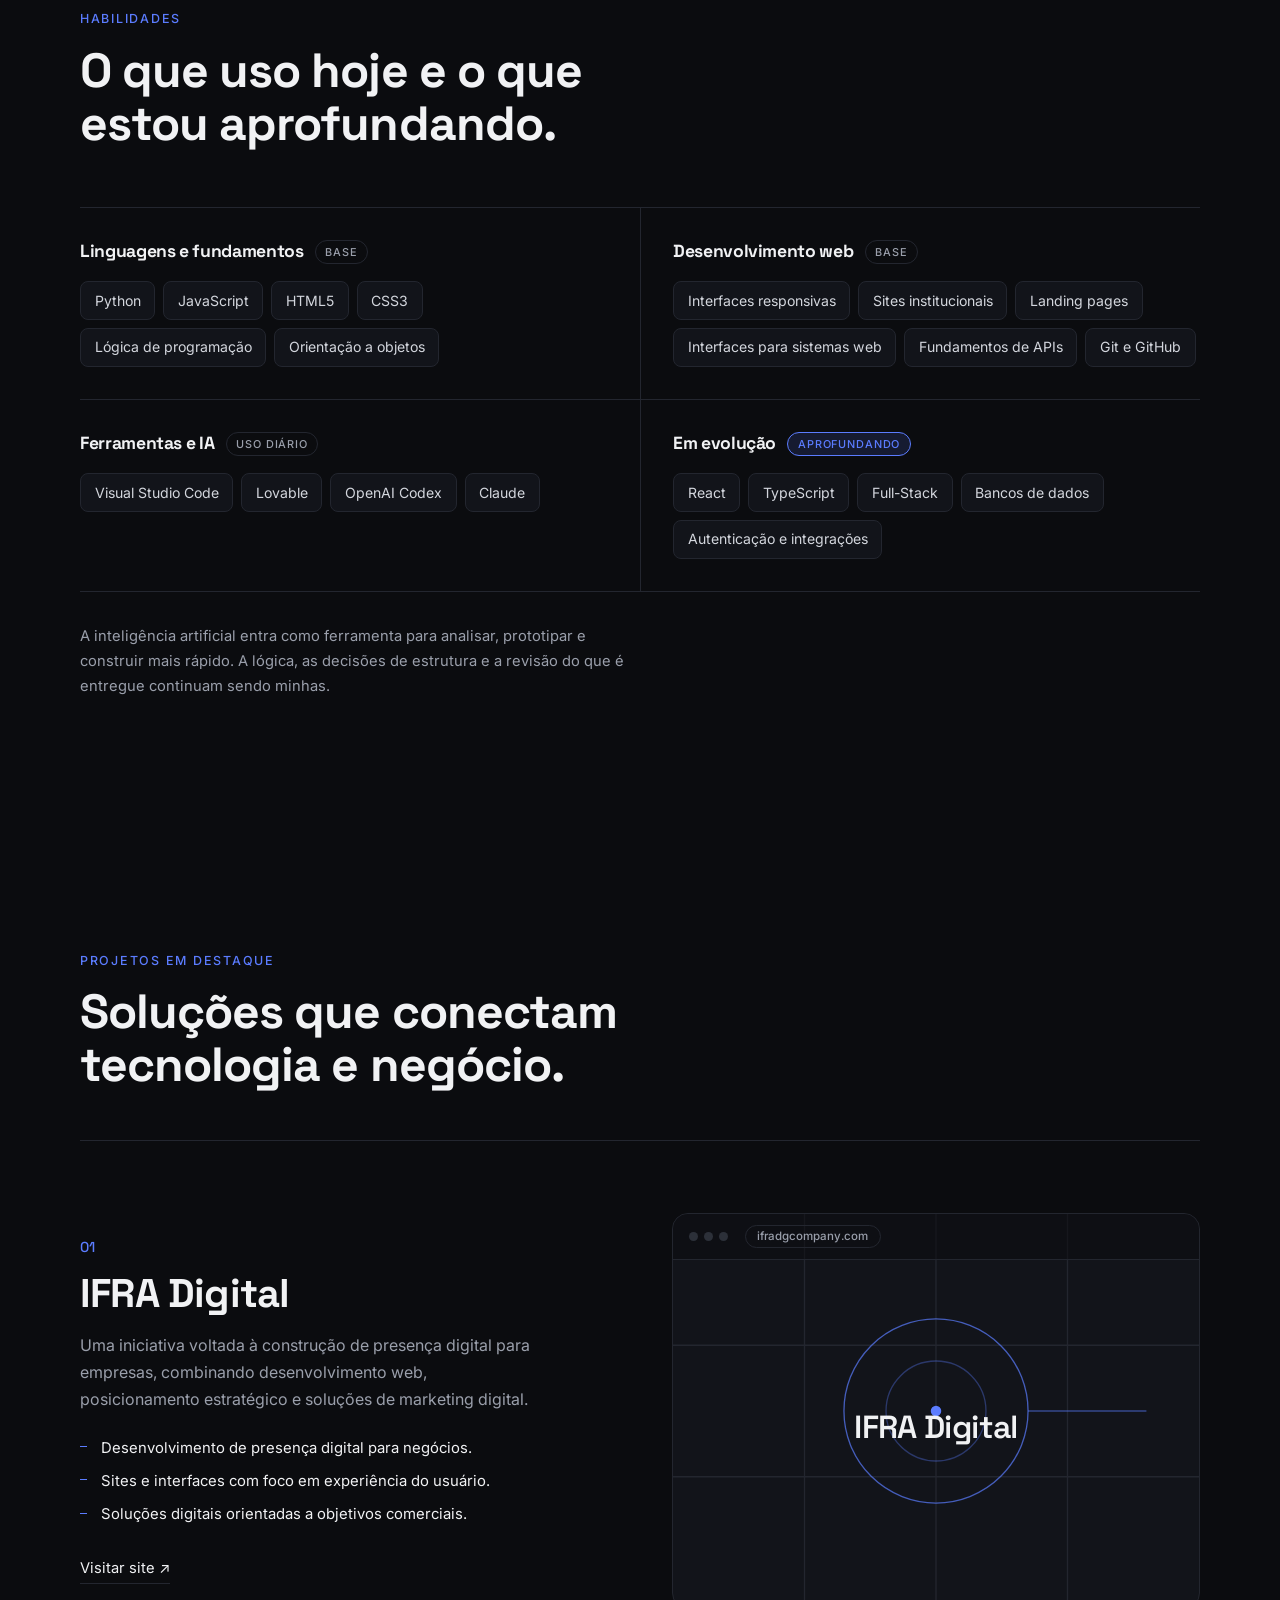
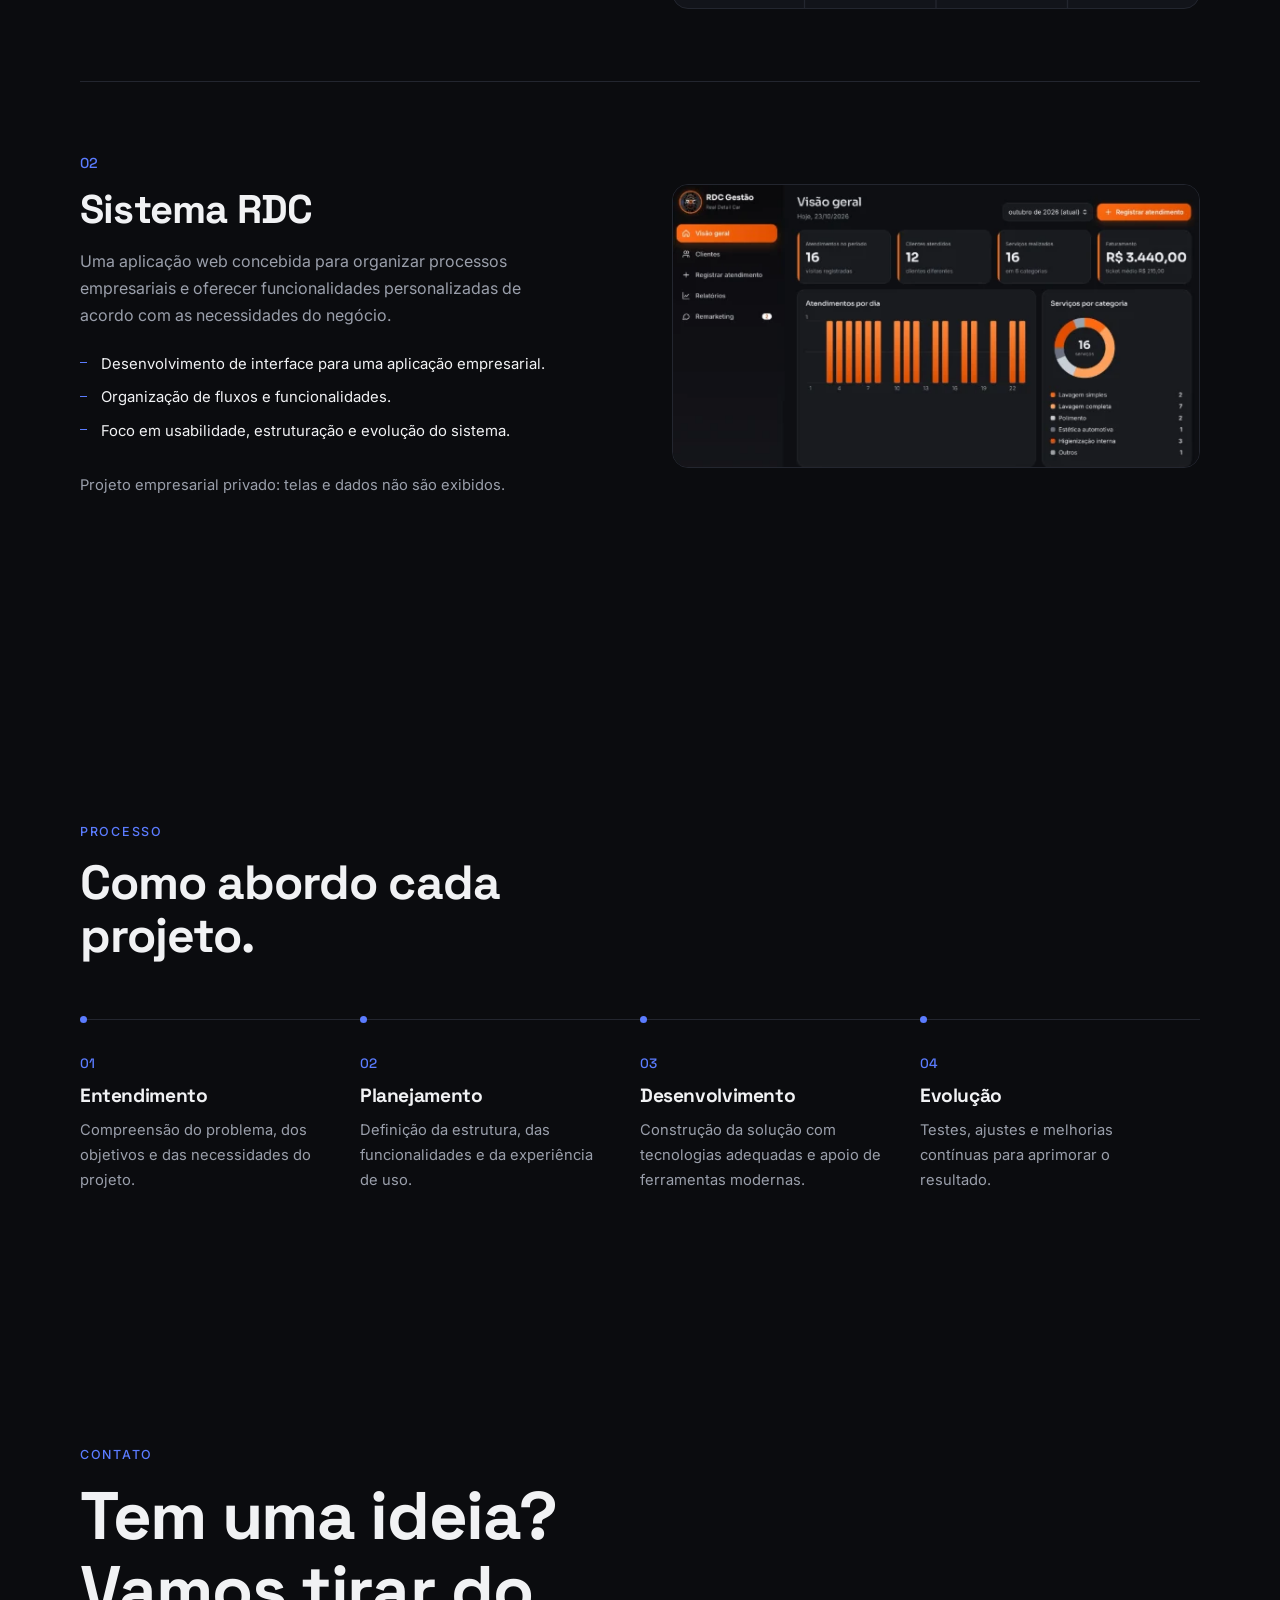
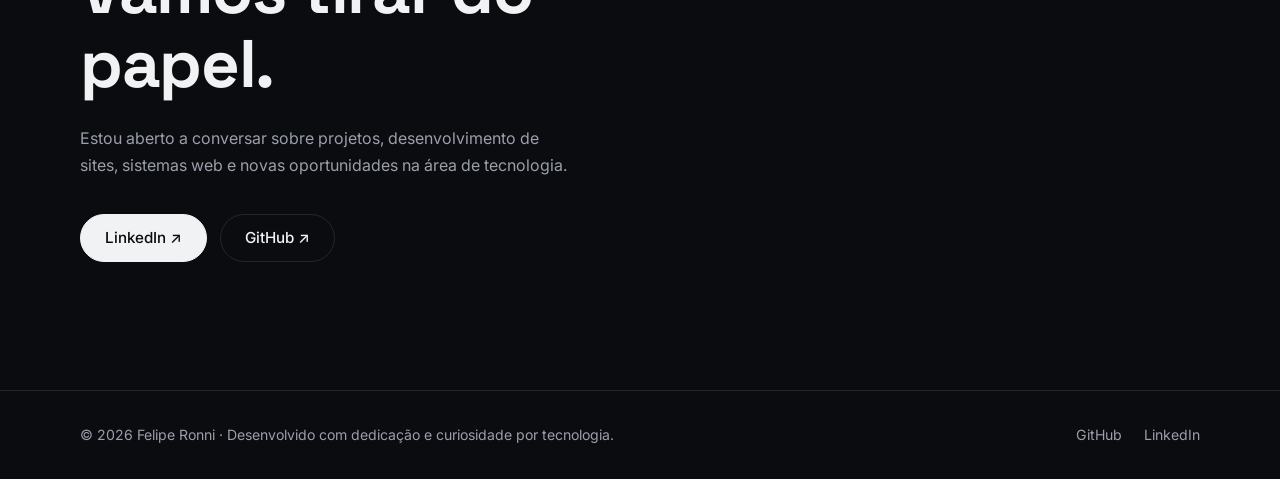
==== commit ff8cc227: "Add files via upload" ====
--- a/index.html
+++ b/index.html
@@ -1,171 +1,325 @@
 <!DOCTYPE html>
 <html lang="pt-BR">
-
 <head>
-  <meta charset="UTF-8">
-  <meta name="viewport" content="width=device-width, initial-scale=1.0">
-  <title>Portfólio Felipe - Landing Page</title>
-  <link rel="stylesheet" href="./assets/css/reset.css">
-  <link rel="stylesheet" href="./assets/css/style.css">
+<meta charset="utf-8">
+<meta name="viewport" content="width=device-width, initial-scale=1, viewport-fit=cover">
+<meta name="color-scheme" content="dark">
+<meta name="description" content="Felipe Ronni — desenvolvimento web, sistemas digitais e soluções com inteligência artificial.">
+<title>Felipe Ronni — Desenvolvimento digital</title>
+<link rel="stylesheet" href="https://fonts.googleapis.com/css2?family=Inter:wght@400;500;600&family=Space+Grotesk:wght@500;600;700&display=swap">
+<style>
+:root{--bg:#0b0c0f;--surface:#12141a;--line:#23262f;--text:#f1f2f4;--muted:#9a9fab;--accent:#5b7cff;--accent-soft:rgba(91,124,255,.14);
+--sans:'Inter',system-ui,-apple-system,'Segoe UI',Roboto,sans-serif;--display:'Space Grotesk','Inter',system-ui,sans-serif;box-sizing:border-box;padding-top:env(safe-area-inset-top,0px);padding-bottom:env(safe-area-inset-bottom,0px)}
+*,*::before,*::after{box-sizing:inherit}
+html{scroll-behavior:smooth;scroll-padding-top:calc(72px + env(safe-area-inset-top,0px));background:var(--bg)}
+body{margin:0;background:var(--bg);color:var(--text);font:400 1rem/1.7 var(--sans);-webkit-font-smoothing:antialiased;overflow-x:hidden}
+a{color:inherit;text-decoration:none}
+:focus-visible{outline:2px solid var(--accent);outline-offset:3px;border-radius:4px}
+.wrap{width:min(1120px,100% - 2.5rem);margin-inline:auto}
+section{padding:clamp(4.5rem,10vw,8rem) 0}
+.eyebrow{font:500 .78rem/1 var(--sans);letter-spacing:.14em;text-transform:uppercase;color:var(--accent);margin:0 0 1.2rem}
+h1,h2,h3{font-family:var(--display);margin:0;letter-spacing:-.02em;line-height:1.1}
+h2{font-size:clamp(1.9rem,4.4vw,3rem);max-width:18ch}
+p{margin:0}
+.muted{color:var(--muted)}
+
+/* nav */
+header{position:fixed;inset:0 0 auto;z-index:20;padding-top:env(safe-area-inset-top,0px);background:rgba(11,12,15,.8);backdrop-filter:blur(14px);-webkit-backdrop-filter:blur(14px);border-bottom:1px solid var(--line)}
+.nav{display:flex;align-items:center;justify-content:space-between;height:64px}
+.logo{font:600 1.05rem var(--display);letter-spacing:-.01em}
+.logo span{color:var(--accent)}
+nav ul{display:flex;gap:2rem;list-style:none;margin:0;padding:0}
+nav a{font-size:.9rem;color:var(--muted);padding:.4rem 0;border-bottom:1px solid transparent;transition:color .2s,border-color .2s}
+nav a:hover,nav a.on{color:var(--text);border-color:var(--accent)}
+.burger{display:none;background:none;border:1px solid var(--line);border-radius:8px;width:44px;height:44px;color:var(--text);cursor:pointer}
+.burger svg{display:block;margin:auto}
+
+/* hero */
+.hero{min-height:100svh;display:flex;align-items:center;padding-top:calc(64px + 3rem);position:relative}
+.hero-grid{display:grid;grid-template-columns:1.25fr .75fr;gap:3rem;align-items:center}
+.hero h1{font-size:clamp(2.5rem,6.4vw,4.9rem);font-weight:600;max-width:15ch}
+.hero h1 em{font-style:normal;color:var(--muted)}
+.hero .lead{max-width:52ch;margin-top:1.6rem;color:var(--muted);font-size:clamp(1rem,1.5vw,1.14rem)}
+.name{font-size:.95rem;color:var(--muted);margin-bottom:1.4rem;display:flex;align-items:center;gap:.7rem}
+.name::before{content:"";width:28px;height:1px;background:var(--accent)}
+.actions{display:flex;flex-wrap:wrap;gap:.8rem;margin-top:2.2rem}
+.btn{display:inline-flex;align-items:center;gap:.5rem;min-height:48px;padding:0 1.5rem;border-radius:999px;font-weight:500;font-size:.95rem;border:1px solid var(--line);transition:transform .2s,background .2s,border-color .2s}
+.btn.primary{background:var(--text);color:#0b0c0f;border-color:var(--text)}
+.btn.primary:hover{background:#fff;transform:translateY(-2px)}
+.btn:not(.primary):hover{border-color:var(--accent);background:var(--accent-soft);transform:translateY(-2px)}
+.code{border:1px solid var(--line);border-radius:14px;background:var(--surface);font:.8rem/1.9 ui-monospace,'SF Mono',Menlo,Consolas,monospace;overflow:hidden;box-shadow:0 30px 60px -30px rgba(0,0,0,.7)}
+.code .bar{display:flex;gap:6px;padding:.8rem 1rem;border-bottom:1px solid var(--line)}
+.code .bar i{width:9px;height:9px;border-radius:50%;background:#2c3039}
+.code pre{margin:0;padding:1.1rem 1.2rem;overflow-x:auto;color:#c4c8d2}
+.k{color:var(--accent)}.s{color:#8ec7a8}.c{color:#5d6370}
+.hero::before{content:"";position:absolute;inset:0;pointer-events:none;background-image:linear-gradient(var(--line) 1px,transparent 1px),linear-gradient(90deg,var(--line) 1px,transparent 1px);background-size:72px 72px;opacity:.28;-webkit-mask-image:radial-gradient(ellipse 70% 60% at 30% 40%,#000,transparent);mask-image:radial-gradient(ellipse 70% 60% at 30% 40%,#000,transparent)}
+.hero .wrap{position:relative}
+
+/* about */
+.about{display:grid;grid-template-columns:.8fr 1.2fr;gap:clamp(2rem,6vw,6rem)}
+.about-text p+p{margin-top:1.2rem}
+.about-text{color:var(--muted)}
+.facts{margin-top:2rem;padding-top:1.5rem;border-top:1px solid var(--line);display:grid;gap:.6rem;font-size:.92rem;color:var(--text)}
+.facts span{color:var(--muted);display:inline-block;min-width:6.5rem}
+
+/* skills */
+.skills{display:grid;grid-template-columns:repeat(2,1fr);gap:0;margin-top:3.5rem;border-top:1px solid var(--line)}
+.skill{padding:2rem 2rem 2rem 0;border-bottom:1px solid var(--line)}
+.skill:nth-child(even){padding:2rem 0 2rem 2rem;border-left:1px solid var(--line)}
+.skill h3{font-size:1.1rem;margin-bottom:1.1rem;display:flex;align-items:center;gap:.7rem}
+.tag{font:500 .68rem var(--sans);letter-spacing:.08em;text-transform:uppercase;padding:.25rem .6rem;border-radius:999px;border:1px solid var(--line);color:var(--muted)}
+.tag.evo{border-color:var(--accent);color:var(--accent);background:var(--accent-soft)}
+.chips{display:flex;flex-wrap:wrap;gap:.5rem}
+.chips li{list-style:none;padding:.4rem .85rem;border:1px solid var(--line);border-radius:8px;font-size:.88rem;color:#d3d6dd;background:var(--surface)}
+.chips{margin:0;padding:0}
+.note{margin-top:2rem;font-size:.92rem;max-width:62ch}
+
+/* projects */
+.proj{display:grid;grid-template-columns:1fr 1fr;gap:clamp(2rem,5vw,5rem);align-items:center;padding:clamp(2.5rem,6vw,4.5rem) 0;border-top:1px solid var(--line)}
+.proj:nth-of-type(even) .visual{order:2}
+.num{font:500 .9rem var(--display);color:var(--accent);margin-bottom:1rem;display:block}
+.proj h3{font-size:clamp(1.7rem,3.4vw,2.5rem)}
+.proj p.d{margin-top:1rem;color:var(--muted);max-width:46ch}
+.proj ul{margin:1.4rem 0 0;padding:0;list-style:none;display:grid;gap:.5rem;font-size:.93rem}
+.proj li{padding-left:1.3rem;position:relative}
+.proj li::before{content:"";position:absolute;left:0;top:.7em;width:7px;height:1px;background:var(--accent)}
+.links{display:flex;flex-wrap:wrap;gap:1.4rem;margin-top:1.8rem;font-size:.92rem}
+.links a{border-bottom:1px solid var(--line);padding-bottom:2px;transition:border-color .2s,color .2s}
+.links a:hover{border-color:var(--accent);color:var(--accent)}
+.links .todo{color:var(--muted);border-bottom:1px dashed var(--line);padding-bottom:2px;cursor:help}
+.visual{aspect-ratio:4/3;border:1px solid var(--line);border-radius:16px;background:var(--surface);position:relative;overflow:hidden;transition:transform .5s,border-color .3s}
+.proj:hover .visual{transform:translateY(-4px);border-color:#343845}
+.visual svg{position:absolute;inset:0;width:100%;height:100%}
+.cover{position:absolute;inset:0;display:block;color:inherit;z-index:1}
+.chrome{position:absolute;top:0;left:0;right:0;display:flex;align-items:center;gap:6px;padding:.7rem 1rem;border-bottom:1px solid var(--line);background:rgba(11,12,15,.55)}
+.chrome i{width:9px;height:9px;border-radius:50%;background:#2c3039}
+.chrome b{margin-left:.7rem;font:500 .72rem var(--sans);color:var(--muted);padding:.2rem .7rem;border:1px solid var(--line);border-radius:999px;white-space:nowrap;overflow:hidden;text-overflow:ellipsis}
+.go{position:absolute;right:1rem;bottom:1rem;font:500 .8rem var(--sans);padding:.5rem 1rem;border-radius:999px;background:var(--text);color:#0b0c0f;opacity:0;transform:translateY(6px);transition:opacity .25s,transform .25s}
+.cover:hover .go,.cover:focus-visible .go{opacity:1;transform:none}
+@media (hover:none){.go{opacity:1;transform:none}}
+.ttl{position:absolute;inset:0;display:grid;place-items:center;padding-top:2rem;font:600 clamp(1.4rem,3vw,2rem) var(--display);letter-spacing:-.02em}
+.shot{aspect-ratio:auto}.shot img{display:block;width:100%;height:auto}
+.ph{position:absolute;left:1rem;bottom:1rem;font:500 .66rem var(--sans);letter-spacing:.08em;text-transform:uppercase;color:var(--muted);padding:.3rem .6rem;border:1px dashed #343845;border-radius:6px;background:rgba(11,12,15,.7)}
+.stack{display:flex;flex-wrap:wrap;gap:.4rem;margin-top:1.4rem}
+.stack span{font-size:.78rem;color:var(--muted);border:1px solid var(--line);padding:.2rem .6rem;border-radius:6px}
+
+/* process */
+.steps{display:grid;grid-template-columns:repeat(4,1fr);gap:0;margin-top:3.5rem;border-top:1px solid var(--line)}
+.step{padding:1.8rem 1.6rem 0 0;position:relative}
+.step::before{content:"";position:absolute;top:-4px;left:0;width:7px;height:7px;border-radius:50%;background:var(--accent)}
+.step b{font:500 .85rem var(--display);color:var(--accent)}
+.step h3{font-size:1.2rem;margin:.6rem 0 .7rem}
+.step p{font-size:.92rem;color:var(--muted)}
+
+/* contact */
+.contact{text-align:left}
+.contact h2{max-width:14ch;font-size:clamp(2.2rem,6vw,4.2rem)}
+.contact .lead{margin-top:1.4rem;color:var(--muted);max-width:50ch}
+footer{border-top:1px solid var(--line);padding:2rem 0 calc(2rem + env(safe-area-inset-bottom,0px));font-size:.88rem;color:var(--muted)}
+footer .wrap{display:flex;flex-wrap:wrap;gap:1rem 2rem;justify-content:space-between;align-items:center}
+footer a:hover{color:var(--text)}
+footer .fl{display:flex;gap:1.4rem}
+
+/* reveal */
+.rv{opacity:0;transform:translateY(18px);transition:opacity .8s ease,transform .8s ease}
+.rv.in{opacity:1;transform:none}
+@media (prefers-reduced-motion:reduce){html{scroll-behavior:auto}.rv{opacity:1;transform:none;transition:none}*{transition-duration:.01ms!important}}
+
+@media (max-width:900px){
+.hero-grid,.about,.proj{grid-template-columns:1fr}
+.proj:nth-of-type(even) .visual{order:0}
+.code{display:none}
+.steps{grid-template-columns:1fr 1fr;gap:2.2rem 0}
+.step{border-top:1px solid var(--line);margin-top:-1px}
+.steps{border-top:0}
+}
+@media (max-width:720px){
+.burger{display:block}
+nav{position:absolute;top:100%;left:0;right:0;background:var(--bg);border-bottom:1px solid var(--line);display:none}
+nav.open{display:block}
+nav ul{flex-direction:column;gap:0;padding:.5rem 1.25rem 1rem}
+nav a{display:block;padding:.9rem 0;font-size:1rem;border-bottom:1px solid var(--line)}
+.skills{grid-template-columns:1fr}
+.skill,.skill:nth-child(even){padding:1.8rem 0;border-left:0}
+.steps{grid-template-columns:1fr}
+.btn{flex:1 1 100%;justify-content:center}
+}
+</style>
 </head>
-
 <body>
-  <header>
-    <h1 >Felipe</h1>
-    <nav>
-      <a href="#home">Home</a>
-      <a href="#sobre-mim">Sobre</a>
-      <a href="#meus-hobbies">Hobbies</a>
-      <a href="#skills">Skills</a>
-      <a href="#projetos">Projetos</a>
-      <a href="#contato">Contato</a>
-    </nav>  
-  </header>
-
-  <div class="listra">
-    <img src="https://user-images.githubusercontent.com/74038190/212284115-f47cd8ff-2ffb-4b04-b5bf-4d1c14c0247f.gif"
-         class="listra gradient">
-  </div>
-
-  <main id="home">
-
-    <div id="fundo">
-    <div>
-
-    <section id="saudacao">
-      <p>Olá, seja Bem-Vindo!</p>
-      <p>Portfólio landing page</p>
-    </section>
-
-    <section id="sobre-mim">
-      <h2>Sobre</h2>
-        <img src="./assets/img/minhafoto.png" alt="Foto de Felipe Ronni" id="foto">
-      <div class="sobres">
-        <div class="sobre">
-          <span>Nome:</span> Felipe Ronni
-        </div>
-        <div class="sobre">
-          <span>Idade:</span> 23 anos
-        </div>
-        <div class="sobre">
-          <span>Cursando:</span> Python, JS, HTML e CSS
-        </div>
-        <div class="sobre">
-          <span>Cidade:</span> Caraguatatuba, SP
-        </div>
-      </div>
-    </section>
-
-    <section id="meus-hobbies">
-      <h2>Meus Hobbies</h2>
-      <div class="hobbies">
-        <div class="hobbie">
-          <span>01:</span> Jogar videogame
-        </div>
-        <div class="hobbie">
-          <span>02:</span> Carros
-        </div>
-        <div class="hobbie">
-          <span>03:</span> Estudar Programação
-        </div>
-        <div class="hobbie">
-          <span>04:</span> Viajar
-        </div>
-      </div>
-    </section>
-
-    <section id="skills">
-      <div class="titulo-skills">
-        <h2>Skills</h2>
-      </div>
-
-      <div id="gif">
-        <div class="gif-image">           
-          <img src="https://user-images.githubusercontent.com/74038190/219923809-b86dc415-a0c2-4a38-bc88-ad6cf06395a8.gif" 
-               alt="Gif animado de habilidades" 
-               class="gif-image">
-        </div>
-
-        <div id="logos">
-          <img src="https://cdn.jsdelivr.net/gh/devicons/devicon/icons/python/python-original.svg" height="40" alt="python logo" />
-          <img src="https://cdn.jsdelivr.net/gh/devicons/devicon/icons/javascript/javascript-original.svg" height="40" alt="javascript logo" />
-          <img src="https://cdn.jsdelivr.net/gh/devicons/devicon/icons/html5/html5-original.svg" height="40" alt="html5 logo" />
-          <img src="https://cdn.jsdelivr.net/gh/devicons/devicon/icons/css3/css3-original.svg" height="40" alt="css3 logo" />
-          <img src="https://cdn.jsdelivr.net/gh/devicons/devicon/icons/vscode/vscode-original.svg" height="40" alt="vscode logo" />
-          <img src="https://skillicons.dev/icons?i=github" height="40" alt="github logo" />
-          <img src="https://cdn.jsdelivr.net/gh/devicons/devicon/icons/git/git-original.svg" height="40" alt="git logo" />
-        </div>
-      </div>
-    </section>
-
-    <section id="projetos">
-        <div class="meus-projetos">
-            <h2>Meus Projetos</h2>
-        </div>
-
-        <div id="logos"></div>
-            <img src="https://1000logos.net/wp-content/uploads/2021/04/Stranger-Things-logo.png" height="50" alt="mundo invertido logo" />
-        </div>
-        <div id="links-projetos">
-            <a href="https://feliperonni.github.io/mundo-invertido/" target="_blank">Mundo invertido</a>
-        </div>
-
-        <div id="logos">
-            <img src="https://pokemonletsgo.pokemon.com/assets/img/common/char-pikachu.png" height="50" alt="pokemon logo" />
-        </div>
-        <div id="links-projetos">
-            <a href="https://feliperonni.github.io/pokedex/" target="_blank">Pokedex</a>
-        </div>
-
-        <div id="logos"></div>
-            <img src="https://png.pngtree.com/png-vector/20250716/ourmid/pngtree-black-musical-keyboard-on-a-white-background-illustration-vector-png-image_7257539.png" height="50" alt="piano logo" />
-        </div>
-        <div id="links-projetos">
-            <a href="https://feliperonni.github.io/simulador-de-piano/" target="_blank">Piano Virtual</a>
-        </div>
-
-       <div id="logos">
-            <img src="https://www.imagenspng.com.br/wp-content/uploads/2022/11/emoji-png-0033.png" height="50" alt="jogo da memoria logo" />
-        </div>
-        <div id="links-projetos">
-            <a href="https://feliperonni.github.io/jogo-da-memoria-js/" target="_blank">Jogo da memoria</a>
-        </div>
-    </section>
-
-    <section id="contato">
-      <h2>Contato</h2>
-
-      <div id="logos-contato">
-        <div class="logo-link">
-          <div class="logo-animada-github">
-            <img src="https://user-images.githubusercontent.com/74038190/212257468-1e9a91f1-b626-4baa-b15d-5c385dfa7ed2.gif" 
-                 alt="logo animada github">
-          </div>
-          <div id="linkgithub">
-            <a href="https://github.com/feliperonni" target="_blank">GitHub</a>
-          </div>
-        </div>
-
-        <div class="logo-link">
-          <div class="logo-animada-linkedin">
-            <img src="https://user-images.githubusercontent.com/74038190/235294012-0a55e343-37ad-4b0f-924f-c8431d9d2483.gif" 
-                 alt="logo animada linkedin">
-          </div>
-          <div id="linklinkedin">
-            <a href="https://www.linkedin.com/in/felipe-ronni-3a7015381/" target="_blank">LinkedIn</a>
-          </div>
-        </div>
-      </div>
-    </section>
-
-    <blockquote>
-      <i>"Programadores e artistas são os únicos profissionais que têm como hobby a própria profissão"</i> - Rafael Lain
-    </blockquote>
-  </main>
-
-  <footer>
-    <p>&copy; 2025 - Criado por Felipe Ronni</p>
-  </footer>
+<header>
+<div class="wrap nav">
+<a href="#inicio" class="logo">Felipe Ronni<span>.</span></a>
+<button class="burger" aria-label="Abrir menu" aria-expanded="false" aria-controls="menu"><svg width="20" height="20" viewBox="0 0 20 20" fill="none" stroke="currentColor" stroke-width="1.6" stroke-linecap="round"><path d="M3 6h14M3 14h14"/></svg></button>
+<nav id="menu" aria-label="Principal">
+<ul>
+<li><a href="#sobre">Sobre</a></li>
+<li><a href="#habilidades">Habilidades</a></li>
+<li><a href="#projetos">Projetos</a></li>
+<li><a href="#processo">Processo</a></li>
+<li><a href="#contato">Contato</a></li>
+</ul>
+</nav>
+</div>
+</header>
+
+<main>
+<section class="hero" id="inicio">
+<div class="wrap hero-grid">
+<div>
+<p class="name">Felipe Ronni</p>
+<h1>Desenvolvimento digital para <em>transformar ideias em soluções reais.</em></h1>
+<p class="lead">Desenvolvo sites, sistemas web e experiências digitais para transformar necessidades reais em soluções funcionais, combinando programação, design e inteligência artificial.</p>
+<div class="actions">
+<a class="btn primary" href="#projetos">Conhecer projetos</a>
+<a class="btn" href="#contato">Vamos conversar</a>
+</div>
+</div>
+<div class="code" aria-hidden="true">
+<div class="bar"><i></i><i></i><i></i></div>
+<pre><span class="c">// da necessidade à solução</span>
+<span class="k">const</span> projeto = {
+  problema: <span class="s">"entender"</span>,
+  estrutura: <span class="s">"planejar"</span>,
+  solucao:  <span class="s">"construir"</span>,
+  resultado: <span class="s">"evoluir"</span>
+};
+
+<span class="k">function</span> entregar(ideia) {
+  <span class="k">return</span> projeto.solucao(ideia);
+}</pre>
+</div>
+</div>
+</section>
+
+<section id="sobre">
+<div class="wrap about">
+<div class="rv">
+<p class="eyebrow">Sobre</p>
+<h2>Tecnologia com propósito prático.</h2>
+<div class="facts">
+<div><span>Nome</span>Felipe Ronni</div>
+<div><span>Localização</span>Caraguatatuba, São Paulo, Brasil</div>
+<div><span>Atuação</span>Web, sistemas digitais e IA</div>
+</div>
+</div>
+<div class="about-text rv">
+<p>Sou entusiasta de tecnologia e desenvolvedor de projetos digitais, com foco na criação de sites, sistemas web e soluções personalizadas para empresas.</p>
+<p>Minha atuação combina desenvolvimento de interfaces, lógica de programação e ferramentas modernas de inteligência artificial para transformar ideias em produtos digitais funcionais.</p>
+<p>Atualmente, também participo da construção de projetos voltados ao ambiente empresarial, explorando maneiras de melhorar processos, experiências digitais e resultados por meio da tecnologia.</p>
+<p>Estou em constante evolução técnica, aprofundando meus conhecimentos em desenvolvimento web e arquitetura de aplicações.</p>
+</div>
+</div>
+</section>
+
+<section id="habilidades">
+<div class="wrap">
+<p class="eyebrow rv">Habilidades</p>
+<h2 class="rv">O que uso hoje e o que estou aprofundando.</h2>
+<div class="skills rv">
+<div class="skill">
+<h3>Linguagens e fundamentos <span class="tag">Base</span></h3>
+<ul class="chips"><li>Python</li><li>JavaScript</li><li>HTML5</li><li>CSS3</li><li>Lógica de programação</li><li>Orientação a objetos</li></ul>
+</div>
+<div class="skill">
+<h3>Desenvolvimento web <span class="tag">Base</span></h3>
+<ul class="chips"><li>Interfaces responsivas</li><li>Sites institucionais</li><li>Landing pages</li><li>Interfaces para sistemas web</li><li>Fundamentos de APIs</li><li>Git e GitHub</li></ul>
+</div>
+<div class="skill">
+<h3>Ferramentas e IA <span class="tag">Uso diário</span></h3>
+<ul class="chips"><li>Visual Studio Code</li><li>Lovable</li><li>OpenAI Codex</li><li>Claude</li></ul>
+</div>
+<div class="skill">
+<h3>Em evolução <span class="tag evo">Aprofundando</span></h3>
+<ul class="chips"><li>React</li><li>TypeScript</li><li>Full-Stack</li><li>Bancos de dados</li><li>Autenticação e integrações</li></ul>
+</div>
+</div>
+<p class="note muted rv">A inteligência artificial entra como ferramenta para analisar, prototipar e construir mais rápido. A lógica, as decisões de estrutura e a revisão do que é entregue continuam sendo minhas.</p>
+</div>
+</section>
+
+<section id="projetos">
+<div class="wrap">
+<p class="eyebrow rv">Projetos em destaque</p>
+<h2 class="rv">Soluções que conectam tecnologia e negócio.</h2>
+<div style="margin-top:3rem">
+
+<article class="proj rv">
+<div>
+<span class="num">01</span>
+<h3>IFRA Digital</h3>
+<p class="d">Uma iniciativa voltada à construção de presença digital para empresas, combinando desenvolvimento web, posicionamento estratégico e soluções de marketing digital.</p>
+<ul><li>Desenvolvimento de presença digital para negócios.</li><li>Sites e interfaces com foco em experiência do usuário.</li><li>Soluções digitais orientadas a objetivos comerciais.</li></ul>
+<div class="links"><a href="https://ifradgcompany.com/" target="_blank" rel="noopener">Visitar site ↗</a></div>
+</div>
+<div class="visual">
+<svg viewBox="0 0 400 300" preserveAspectRatio="xMidYMid slice" fill="none" aria-hidden="true"><g stroke="#23262f"><path d="M0 100h400M0 200h400M100 0v300M200 0v300M300 0v300"/></g><circle cx="200" cy="150" r="70" stroke="#5b7cff" stroke-opacity=".7"/><circle cx="200" cy="150" r="38" stroke="#5b7cff" stroke-opacity=".35"/><circle cx="200" cy="150" r="4" fill="#5b7cff"/><path d="M270 150h90" stroke="#5b7cff" stroke-opacity=".5"/></svg>
+<a class="cover" href="https://ifradgcompany.com/" target="_blank" rel="noopener" aria-label="Abrir o site da IFRA Digital"><span class="chrome"><i></i><i></i><i></i><b>ifradgcompany.com</b></span><span class="ttl">IFRA Digital</span><span class="go">Abrir site ↗</span></a>
+</div>
+</article>
+
+<article class="proj rv">
+<div>
+<span class="num">02</span>
+<h3>Sistema RDC</h3>
+<p class="d">Uma aplicação web concebida para organizar processos empresariais e oferecer funcionalidades personalizadas de acordo com as necessidades do negócio.</p>
+<ul><li>Desenvolvimento de interface para uma aplicação empresarial.</li><li>Organização de fluxos e funcionalidades.</li><li>Foco em usabilidade, estruturação e evolução do sistema.</li></ul>
+<div class="links"><span class="muted">Projeto empresarial privado: telas e dados não são exibidos.</span></div>
+</div>
+<div class="visual shot"><img src="[data-uri]" alt="Dashboard do sistema RDC Gestão: visão geral de atendimentos, faturamento e serviços por categoria" width="565" height="303" loading="lazy"></div>
+</article>
+
+</div>
+</div>
+</section>
+
+<section id="processo">
+<div class="wrap">
+<p class="eyebrow rv">Processo</p>
+<h2 class="rv">Como abordo cada projeto.</h2>
+<div class="steps rv">
+<div class="step"><b>01</b><h3>Entendimento</h3><p>Compreensão do problema, dos objetivos e das necessidades do projeto.</p></div>
+<div class="step"><b>02</b><h3>Planejamento</h3><p>Definição da estrutura, das funcionalidades e da experiência de uso.</p></div>
+<div class="step"><b>03</b><h3>Desenvolvimento</h3><p>Construção da solução com tecnologias adequadas e apoio de ferramentas modernas.</p></div>
+<div class="step"><b>04</b><h3>Evolução</h3><p>Testes, ajustes e melhorias contínuas para aprimorar o resultado.</p></div>
+</div>
+</div>
+</section>
+
+<section id="contato" class="contact">
+<div class="wrap rv">
+<p class="eyebrow">Contato</p>
+<h2>Tem uma ideia? Vamos tirar do papel.</h2>
+<p class="lead">Estou aberto a conversar sobre projetos, desenvolvimento de sites, sistemas web e novas oportunidades na área de tecnologia.</p>
+<div class="actions">
+<a class="btn primary" href="https://www.linkedin.com/in/felipe-ronni-3a7015381/" target="_blank" rel="noopener">LinkedIn ↗</a>
+<a class="btn" href="https://github.com/feliperonni" target="_blank" rel="noopener">GitHub ↗</a>
+</div>
+</div>
+</section>
+</main>
+
+<footer>
+<div class="wrap">
+<div>© <span id="y"></span> Felipe Ronni · Desenvolvido com dedicação e curiosidade por tecnologia.</div>
+<div class="fl"><a href="https://github.com/feliperonni" target="_blank" rel="noopener">GitHub</a><a href="https://www.linkedin.com/in/felipe-ronni-3a7015381/" target="_blank" rel="noopener">LinkedIn</a></div>
+</div>
+</footer>
+
+<script>
+document.getElementById('y').textContent=new Date().getFullYear();
+var b=document.querySelector('.burger'),n=document.getElementById('menu');
+b.addEventListener('click',function(){var o=n.classList.toggle('open');b.setAttribute('aria-expanded',o)});
+n.addEventListener('click',function(e){if(e.target.tagName==='A'){n.classList.remove('open');b.setAttribute('aria-expanded','false')}});
+var rv=document.querySelectorAll('.rv');
+if('IntersectionObserver' in window){
+var io=new IntersectionObserver(function(es){es.forEach(function(e){if(e.isIntersecting){e.target.classList.add('in');io.unobserve(e.target)}})},{threshold:.12});
+rv.forEach(function(el){io.observe(el)});
+}else{rv.forEach(function(el){el.classList.add('in')})}
+var links=document.querySelectorAll('nav a'),secs=[];
+links.forEach(function(a){var s=document.querySelector(a.getAttribute('href'));if(s)secs.push([a,s])});
+function spy(){var y=window.scrollY+120,cur=null;secs.forEach(function(p){if(p[1].offsetTop<=y)cur=p[0]});links.forEach(function(a){a.classList.toggle('on',a===cur)})}
+window.addEventListener('scroll',spy,{passive:true});spy();
+</script>
 </body>
-
 </html>
